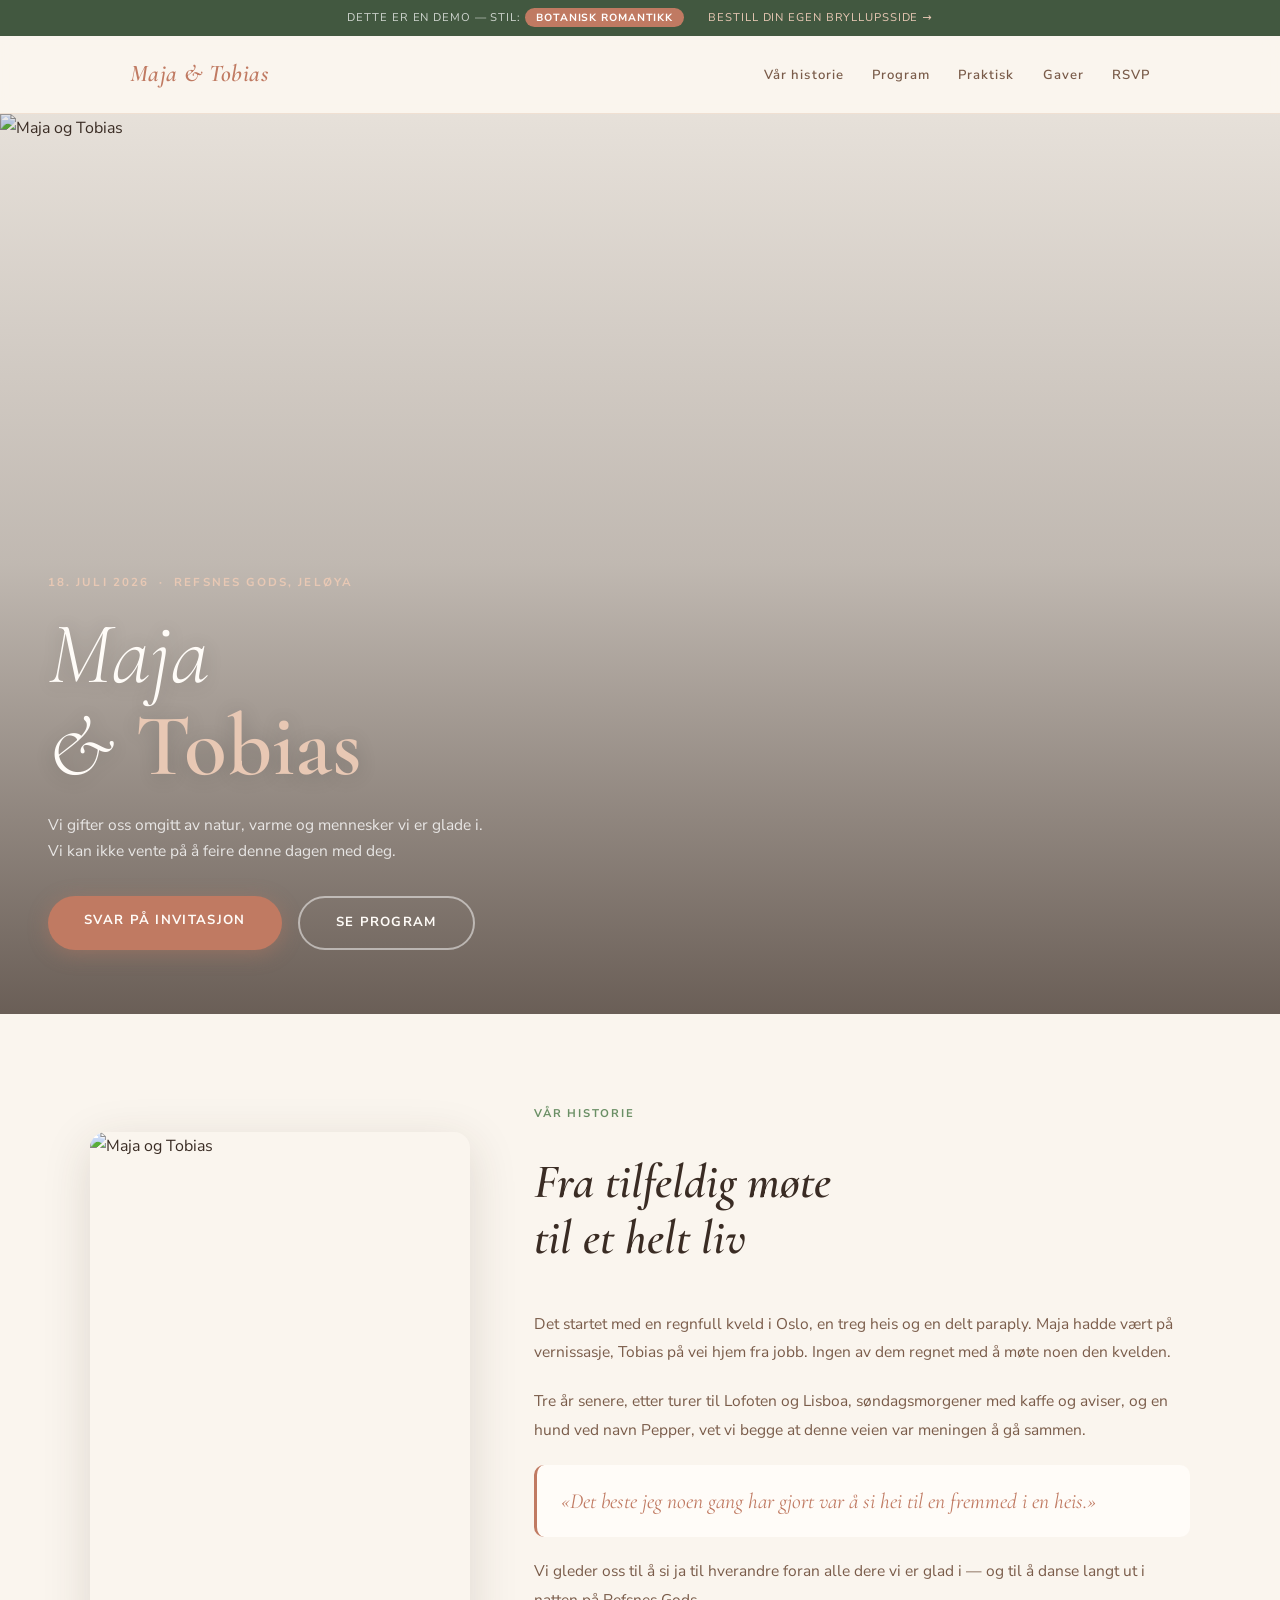
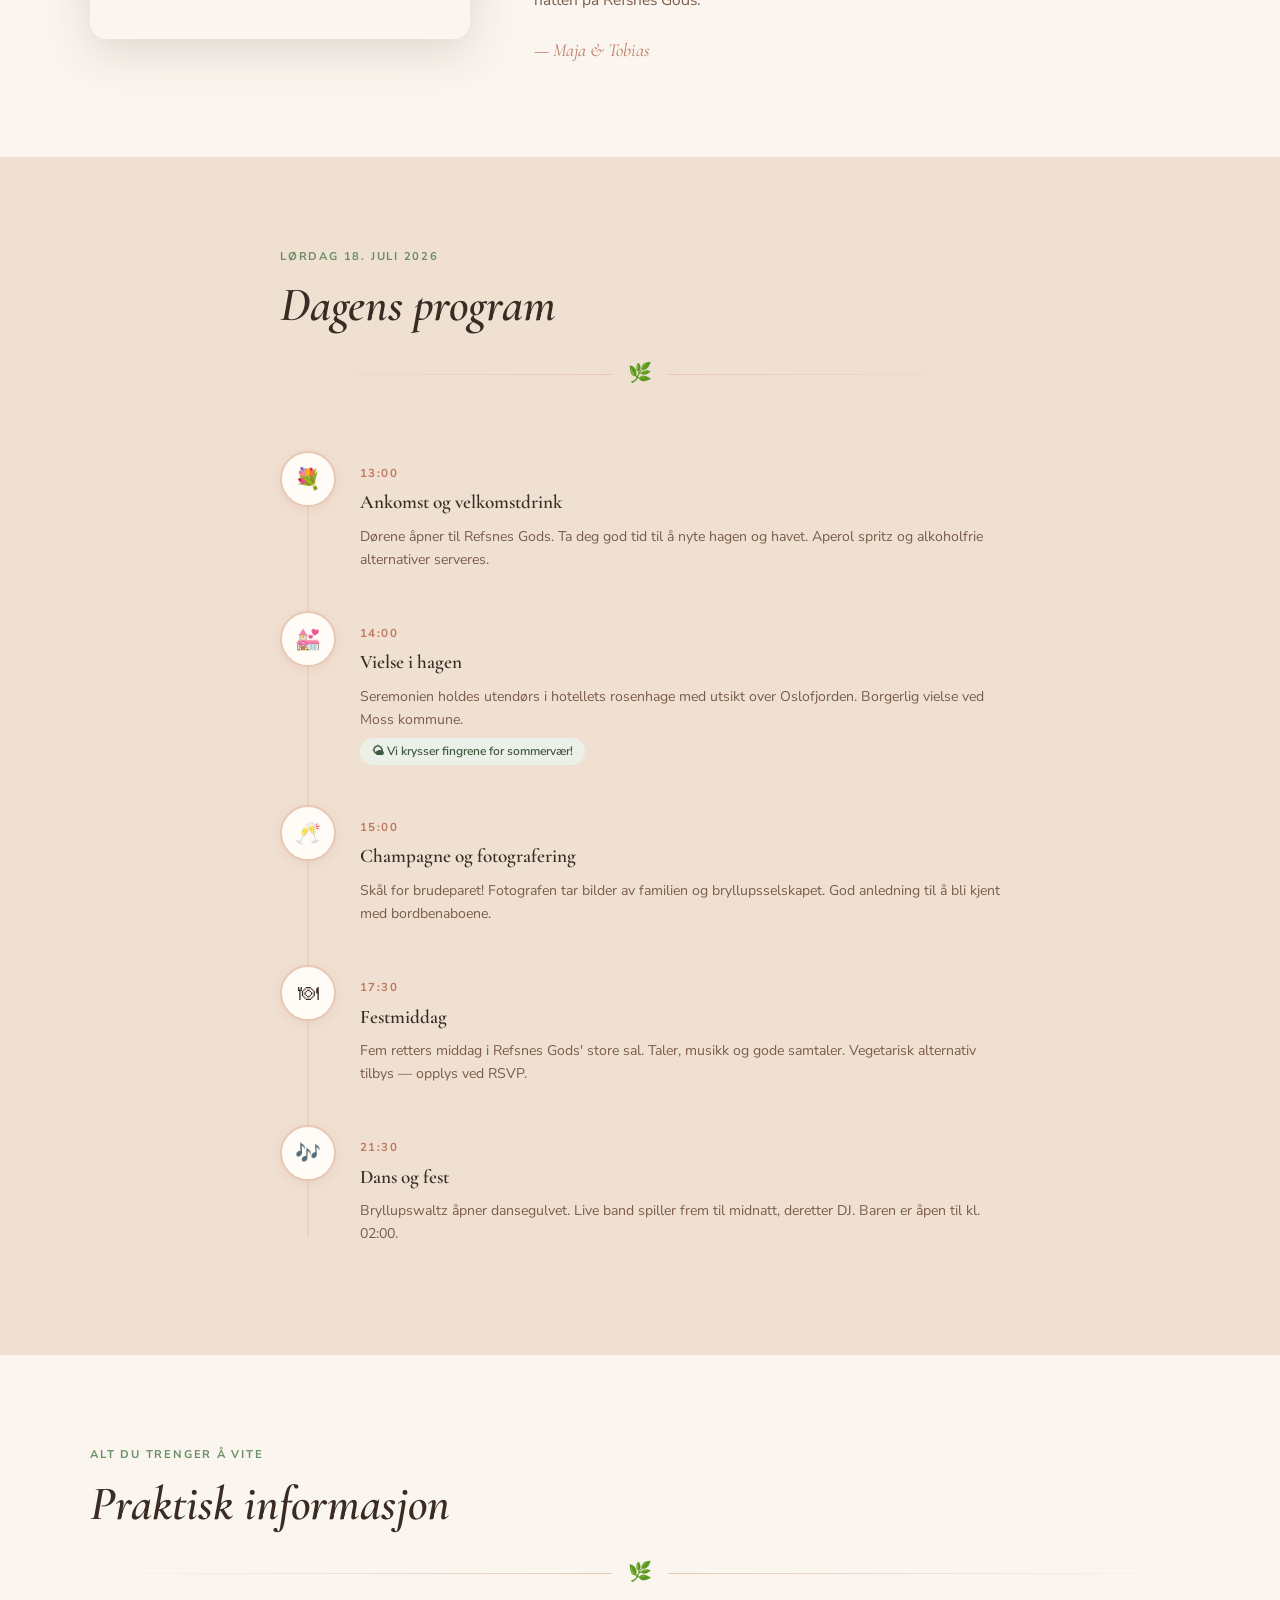
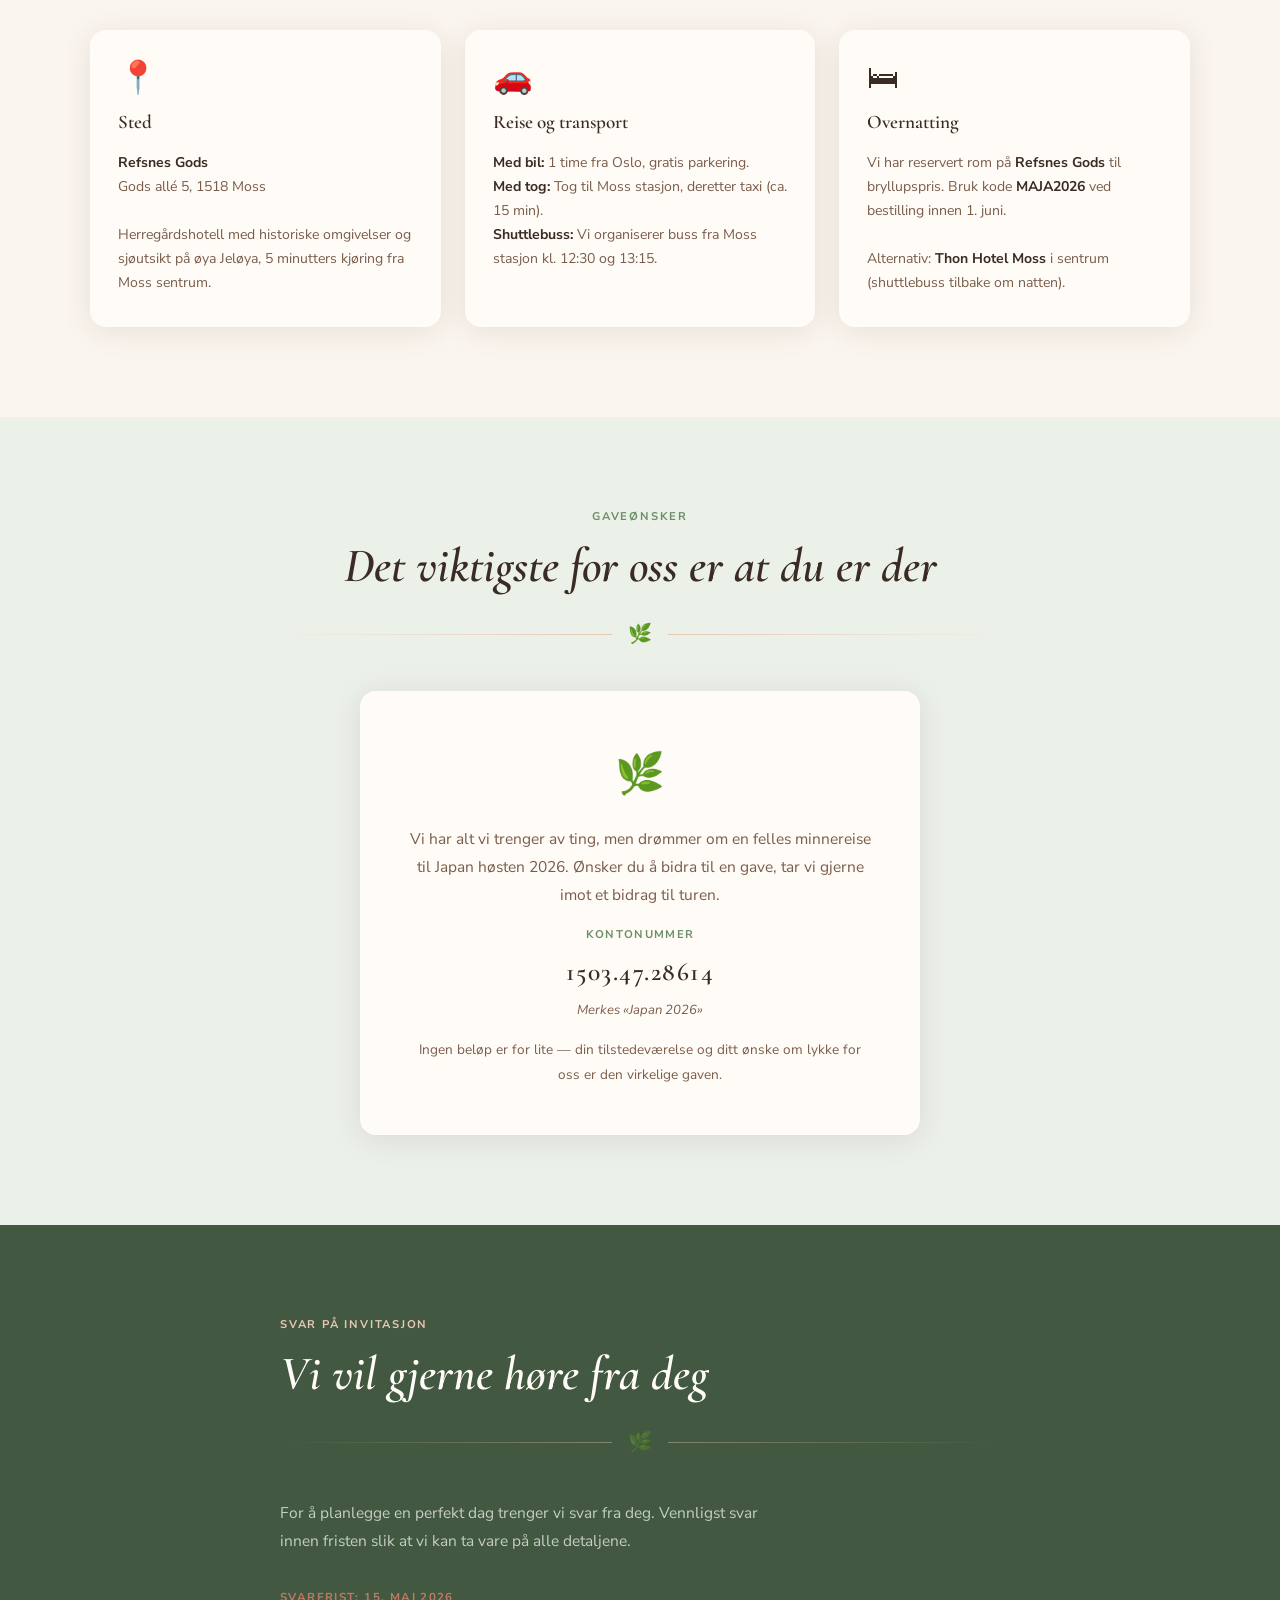
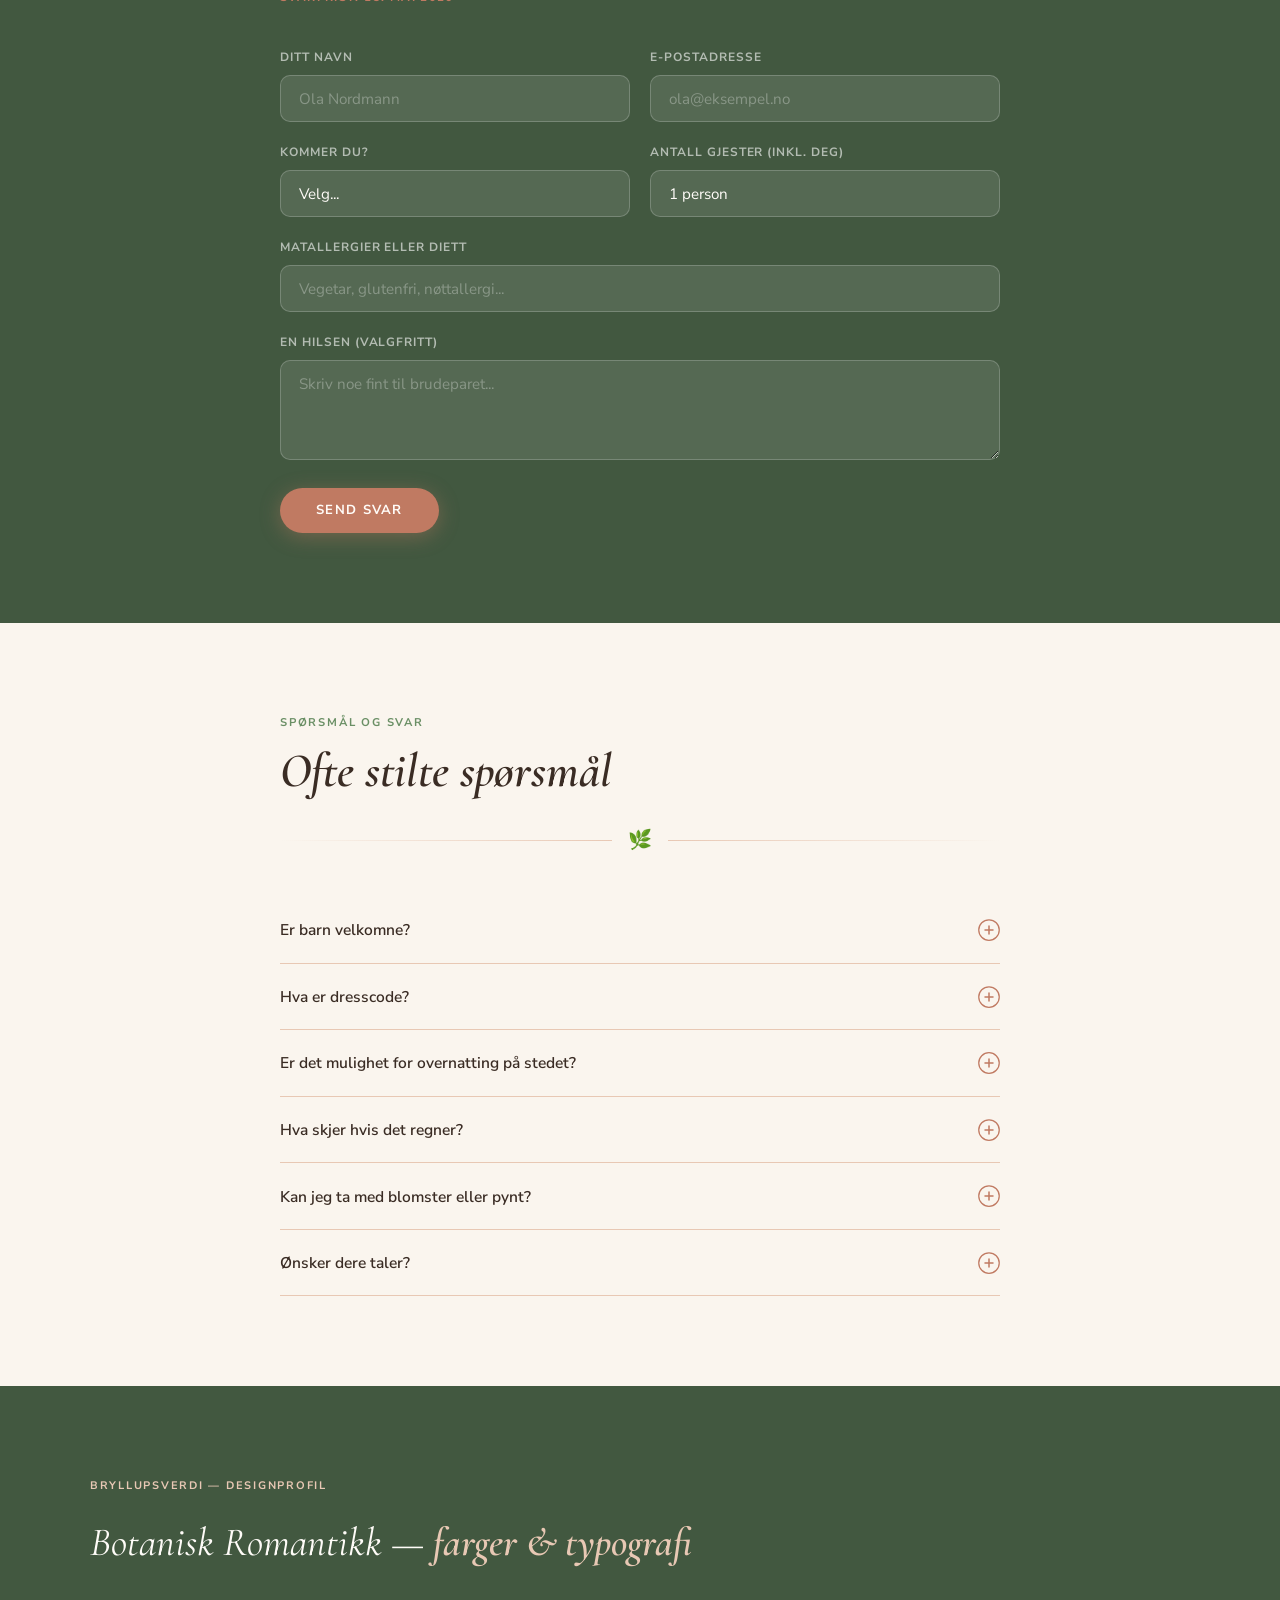
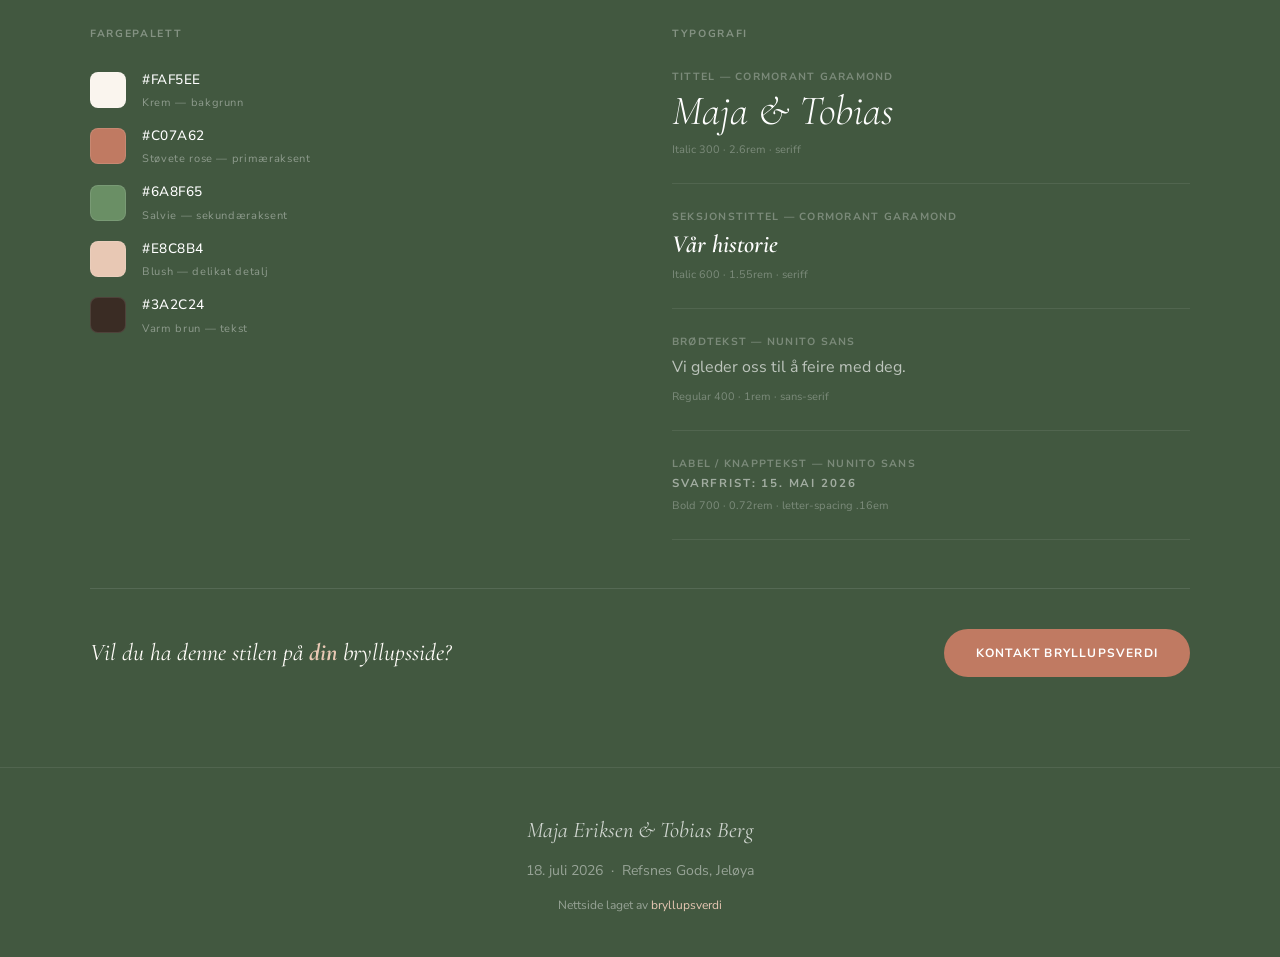
==== demos/botanisk/index.html @ 88888d84 "Legg til tre fullstendige demo-bryllupssider Klassisk (Elisabet & Christian), Minimal (Nora & Erik) " ====
<!DOCTYPE html>
<html lang="no">
<head>
  <meta charset="UTF-8">
  <meta name="viewport" content="width=device-width, initial-scale=1.0">
  <title>Maja & Tobias — 18. juli 2026</title>
  <link rel="preconnect" href="https://fonts.googleapis.com">
  <link rel="preconnect" href="https://fonts.gstatic.com" crossorigin>
  <link href="https://fonts.googleapis.com/css2?family=Cormorant+Garamond:ital,wght@0,300;0,400;0,600;1,300;1,400;1,600&family=Nunito+Sans:wght@300;400;600;700&display=swap" rel="stylesheet">
  <link rel="stylesheet" href="style.css">
</head>
<body>

  <!-- DEMO BANNER -->
  <div class="demo-banner">
    <span>Dette er en demo — stil: <span class="demo-banner__style">Botanisk Romantikk</span></span>
    <a href="../../index.html#kontakt">Bestill din egen bryllupsside →</a>
  </div>

  <!-- NAV -->
  <nav class="nav" aria-label="Navigasjon">
    <div class="nav__inner">
      <span class="nav__logo">Maja &amp; Tobias</span>
      <ul class="nav__links">
        <li><a href="#historie">Vår historie</a></li>
        <li><a href="#program">Program</a></li>
        <li><a href="#praktisk">Praktisk</a></li>
        <li><a href="#gaver">Gaver</a></li>
        <li><a href="#rsvp">RSVP</a></li>
      </ul>
    </div>
  </nav>

  <!-- HERO -->
  <section class="hero" aria-label="Forside">
    <img class="hero__img" src="../assets/wedding-person-2.jpg" alt="Maja og Tobias" loading="eager">
    <div class="hero__overlay" aria-hidden="true"></div>
    <div class="hero__content">
      <span class="hero__eyebrow">18. juli 2026 &nbsp;·&nbsp; Refsnes Gods, Jeløya</span>
      <h1 class="hero__title">Maja<br>&amp; <em>Tobias</em></h1>
      <p class="hero__sub">Vi gifter oss omgitt av natur, varme og mennesker vi er glade i.<br>Vi kan ikke vente på å feire denne dagen med deg.</p>
      <div style="display:flex;gap:1rem;flex-wrap:wrap;">
        <a href="#rsvp" class="btn-rose">Svar på invitasjon</a>
        <a href="#program" class="btn-outline-rose">Se program</a>
      </div>
    </div>
  </section>

  <!-- VÅR HISTORIE -->
  <section class="section section--cream" id="historie" aria-labelledby="historie-heading">
    <div class="container">
      <div class="story__grid">
        <div class="story__img">
          <img src="../assets/wedding-person-2.jpg" alt="Maja og Tobias" loading="lazy">
        </div>
        <div class="story__body">
          <span class="section__label">Vår historie</span>
          <h2 id="historie-heading" class="section__title">Fra tilfeldig møte<br>til et helt liv</h2>
          <p>Det startet med en regnfull kveld i Oslo, en treg heis og en delt paraply. Maja hadde vært på vernissasje, Tobias på vei hjem fra jobb. Ingen av dem regnet med å møte noen den kvelden.</p>
          <p>Tre år senere, etter turer til Lofoten og Lisboa, søndagsmorgener med kaffe og aviser, og en hund ved navn Pepper, vet vi begge at denne veien var meningen å gå sammen.</p>
          <blockquote class="story__quote">
            «Det beste jeg noen gang har gjort var å si hei til en fremmed i en heis.»
          </blockquote>
          <p>Vi gleder oss til å si ja til hverandre foran alle dere vi er glad i — og til å danse langt ut i natten på Refsnes Gods.</p>
          <span class="story__sig">— Maja &amp; Tobias</span>
        </div>
      </div>
    </div>
  </section>

  <!-- PROGRAM -->
  <section class="section section--blush" id="program" aria-labelledby="program-heading">
    <div class="container--narrow">
      <span class="section__label">Lørdag 18. juli 2026</span>
      <h2 id="program-heading" class="section__title">Dagens program</h2>
      <div class="sprig" aria-hidden="true"><span class="sprig__icon">🌿</span></div>

      <div class="programme__steps" role="list">

        <div class="programme__item" role="listitem">
          <div class="programme__dot" aria-hidden="true">💐</div>
          <div class="programme__body">
            <div class="programme__time">13:00</div>
            <div class="programme__title">Ankomst og velkomstdrink</div>
            <p class="programme__desc">Dørene åpner til Refsnes Gods. Ta deg god tid til å nyte hagen og havet. Aperol spritz og alkoholfrie alternativer serveres.</p>
          </div>
        </div>

        <div class="programme__item" role="listitem">
          <div class="programme__dot" aria-hidden="true">💒</div>
          <div class="programme__body">
            <div class="programme__time">14:00</div>
            <div class="programme__title">Vielse i hagen</div>
            <p class="programme__desc">Seremonien holdes utendørs i hotellets rosenhage med utsikt over Oslofjorden. Borgerlig vielse ved Moss kommune.</p>
            <span class="programme__note">🌤 Vi krysser fingrene for sommervær!</span>
          </div>
        </div>

        <div class="programme__item" role="listitem">
          <div class="programme__dot" aria-hidden="true">🥂</div>
          <div class="programme__body">
            <div class="programme__time">15:00</div>
            <div class="programme__title">Champagne og fotografering</div>
            <p class="programme__desc">Skål for brudeparet! Fotografen tar bilder av familien og bryllupsselskapet. God anledning til å bli kjent med bordbenaboene.</p>
          </div>
        </div>

        <div class="programme__item" role="listitem">
          <div class="programme__dot" aria-hidden="true">🍽</div>
          <div class="programme__body">
            <div class="programme__time">17:30</div>
            <div class="programme__title">Festmiddag</div>
            <p class="programme__desc">Fem retters middag i Refsnes Gods' store sal. Taler, musikk og gode samtaler. Vegetarisk alternativ tilbys — opplys ved RSVP.</p>
          </div>
        </div>

        <div class="programme__item" role="listitem">
          <div class="programme__dot" aria-hidden="true">🎶</div>
          <div class="programme__body">
            <div class="programme__time">21:30</div>
            <div class="programme__title">Dans og fest</div>
            <p class="programme__desc">Bryllupswaltz åpner dansegulvet. Live band spiller frem til midnatt, deretter DJ. Baren er åpen til kl. 02:00.</p>
          </div>
        </div>

      </div>
    </div>
  </section>

  <!-- PRAKTISK -->
  <section class="section section--cream" id="praktisk" aria-labelledby="praktisk-heading">
    <div class="container">
      <span class="section__label">Alt du trenger å vite</span>
      <h2 id="praktisk-heading" class="section__title">Praktisk informasjon</h2>
      <div class="sprig" aria-hidden="true"><span class="sprig__icon">🌿</span></div>

      <div class="praktisk__grid">

        <div class="praktisk__card">
          <div class="praktisk__icon">📍</div>
          <div class="praktisk__card-title">Sted</div>
          <p class="praktisk__card-text">
            <strong>Refsnes Gods</strong><br>
            Gods allé 5, 1518 Moss<br><br>
            Herregårdshotell med historiske omgivelser og sjøutsikt på øya Jeløya, 5 minutters kjøring fra Moss sentrum.
          </p>
        </div>

        <div class="praktisk__card">
          <div class="praktisk__icon">🚗</div>
          <div class="praktisk__card-title">Reise og transport</div>
          <p class="praktisk__card-text">
            <strong>Med bil:</strong> 1 time fra Oslo, gratis parkering.<br>
            <strong>Med tog:</strong> Tog til Moss stasjon, deretter taxi (ca. 15 min).<br>
            <strong>Shuttlebuss:</strong> Vi organiserer buss fra Moss stasjon kl. 12:30 og 13:15.
          </p>
        </div>

        <div class="praktisk__card">
          <div class="praktisk__icon">🛏</div>
          <div class="praktisk__card-title">Overnatting</div>
          <p class="praktisk__card-text">
            Vi har reservert rom på <strong>Refsnes Gods</strong> til bryllupspris. Bruk kode <strong>MAJA2026</strong> ved bestilling innen 1. juni.<br><br>
            Alternativ: <strong>Thon Hotel Moss</strong> i sentrum (shuttlebuss tilbake om natten).
          </p>
        </div>

      </div>
    </div>
  </section>

  <!-- GAVEØNSKER -->
  <section class="section section--sage" id="gaver" aria-labelledby="gaver-heading">
    <div class="container--narrow" style="text-align:center;">
      <span class="section__label">Gaveønsker</span>
      <h2 id="gaver-heading" class="section__title">Det viktigste for oss er at du er der</h2>
      <div class="sprig" aria-hidden="true"><span class="sprig__icon">🌿</span></div>

      <div class="gifts__card">
        <div class="gifts__emoji">🌿</div>
        <p class="gifts__text">
          Vi har alt vi trenger av ting, men drømmer om en felles minnereise til Japan høsten 2026. Ønsker du å bidra til en gave, tar vi gjerne imot et bidrag til turen.
        </p>
        <div class="gifts__account">
          <span class="gifts__account-label">Kontonummer</span>
          <span class="gifts__account-number">1503.47.28614</span>
          <span class="gifts__account-note">Merkes «Japan 2026»</span>
        </div>
        <p class="gifts__text" style="font-size:.85rem;">
          Ingen beløp er for lite — din tilstedeværelse og ditt ønske om lykke for oss er den virkelige gaven.
        </p>
      </div>
    </div>
  </section>

  <!-- RSVP -->
  <section class="section section--dark" id="rsvp" aria-labelledby="rsvp-heading">
    <div class="container--narrow">
      <span class="section__label" style="color:var(--blush-deep);">Svar på invitasjon</span>
      <h2 id="rsvp-heading" class="section__title" style="color:var(--white);">Vi vil gjerne høre fra deg</h2>
      <div class="sprig" style="--blush-deep:rgba(232,200,180,.4);" aria-hidden="true"><span class="sprig__icon" style="color:var(--blush-deep);">🌿</span></div>

      <p class="rsvp__intro" style="color:rgba(255,255,255,.7);">
        For å planlegge en perfekt dag trenger vi svar fra deg. Vennligst svar innen fristen slik at vi kan ta vare på alle detaljene.
      </p>
      <span class="rsvp__deadline">Svarfrist: 15. mai 2026</span>

      <form class="form" id="rsvpForm" novalidate>
        <div class="form-row">
          <div class="form-group">
            <label for="name">Ditt navn</label>
            <input type="text" id="name" name="name" placeholder="Ola Nordmann" required autocomplete="name">
          </div>
          <div class="form-group">
            <label for="email">E-postadresse</label>
            <input type="email" id="email" name="email" placeholder="ola@eksempel.no" required autocomplete="email">
          </div>
        </div>
        <div class="form-row">
          <div class="form-group">
            <label for="attending">Kommer du?</label>
            <select id="attending" name="attending" required>
              <option value="" disabled selected>Velg...</option>
              <option value="ja">Ja, jeg kommer!</option>
              <option value="nei">Nei, dessverre</option>
            </select>
          </div>
          <div class="form-group">
            <label for="guests">Antall gjester (inkl. deg)</label>
            <select id="guests" name="guests">
              <option value="1">1 person</option>
              <option value="2">2 personer</option>
              <option value="3">3 personer</option>
            </select>
          </div>
        </div>
        <div class="form-group">
          <label for="diet">Matallergier eller diett</label>
          <input type="text" id="diet" name="diet" placeholder="Vegetar, glutenfri, nøttallergi...">
        </div>
        <div class="form-group">
          <label for="message">En hilsen (valgfritt)</label>
          <textarea id="message" name="message" placeholder="Skriv noe fint til brudeparet..."></textarea>
        </div>
        <div class="form-submit">
          <button type="submit" class="btn-rose" style="border:none;cursor:pointer;font-family:var(--font-sans);">Send svar</button>
        </div>
        <p class="demo-note" id="demoNote">Dette er en demo — RSVP-skjemaet er ikke aktivt. På en ekte bryllupsside lagres svarene direkte i Google Sheets.</p>
      </form>
    </div>
  </section>

  <!-- FAQ -->
  <section class="section section--cream" id="faq" aria-labelledby="faq-heading">
    <div class="container--narrow">
      <span class="section__label">Spørsmål og svar</span>
      <h2 id="faq-heading" class="section__title">Ofte stilte spørsmål</h2>
      <div class="sprig" aria-hidden="true"><span class="sprig__icon">🌿</span></div>

      <div class="faq__list">

        <details>
          <summary>Er barn velkomne?</summary>
          <p class="faq__answer">Vi er veldig glade i barn, men har valgt å ha et voksent bryllupsselskap. Vi setter pris på om dere ordner barnepass denne dagen.</p>
        </details>

        <details>
          <summary>Hva er dresscode?</summary>
          <p class="faq__answer">Dresscode er sommerfest / antrekk. Tenk farger, blomster og fest — men gjerne litt lettere enn sort slips. Unngå hvitt og kremfarger for damenes del.</p>
        </details>

        <details>
          <summary>Er det mulighet for overnatting på stedet?</summary>
          <p class="faq__answer">Ja! Refsnes Gods har rom tilgjengelig. Bruk koden <strong>MAJA2026</strong> for bryllupspris. Kontakt hotellet direkte for bestilling innen 1. juni.</p>
        </details>

        <details>
          <summary>Hva skjer hvis det regner?</summary>
          <p class="faq__answer">Seremonien flyttes innendørs til Refsnes Gods' storstue, som er minst like vakker. Vi har plan B klar og vil sende oppdatering samme morgen ved behov.</p>
        </details>

        <details>
          <summary>Kan jeg ta med blomster eller pynt?</summary>
          <p class="faq__answer">Det er vi hjertens glade for! Blomster kan leveres til Refsnes Gods innen fredag 17. juli fra kl. 14:00.</p>
        </details>

        <details>
          <summary>Ønsker dere taler?</summary>
          <p class="faq__answer">Ja, men vi ber om at du melder fra til toastmaster <strong>Silje Andersen</strong> på <strong>silje@eksempel.no</strong> innen 1. juli slik at kvelden flyter godt.</p>
        </details>

      </div>
    </div>
  </section>

  <!-- DESIGN PALETTE -->
  <section class="palette" id="palett" aria-labelledby="palett-heading">
    <div class="container">
      <span class="palette__label">Bryllupsverdi — Designprofil</span>
      <h2 id="palett-heading" class="palette__heading">Botanisk Romantikk — <strong>farger &amp; typografi</strong></h2>

      <div class="palette__grid">

        <!-- Farger -->
        <div>
          <p class="palette__section-title">Fargepalett</p>
          <div class="palette__colors">

            <div class="palette__swatch">
              <div class="palette__swatch-box" style="background:#FAF5EE;"></div>
              <div class="palette__swatch-info">
                <span class="palette__swatch-hex">#FAF5EE</span>
                <span class="palette__swatch-name">Krem — bakgrunn</span>
              </div>
            </div>

            <div class="palette__swatch">
              <div class="palette__swatch-box" style="background:#C07A62;"></div>
              <div class="palette__swatch-info">
                <span class="palette__swatch-hex">#C07A62</span>
                <span class="palette__swatch-name">Støvete rose — primæraksent</span>
              </div>
            </div>

            <div class="palette__swatch">
              <div class="palette__swatch-box" style="background:#6A8F65;"></div>
              <div class="palette__swatch-info">
                <span class="palette__swatch-hex">#6A8F65</span>
                <span class="palette__swatch-name">Salvie — sekundæraksent</span>
              </div>
            </div>

            <div class="palette__swatch">
              <div class="palette__swatch-box" style="background:#E8C8B4;"></div>
              <div class="palette__swatch-info">
                <span class="palette__swatch-hex">#E8C8B4</span>
                <span class="palette__swatch-name">Blush — delikat detalj</span>
              </div>
            </div>

            <div class="palette__swatch">
              <div class="palette__swatch-box" style="background:#3A2C24;"></div>
              <div class="palette__swatch-info">
                <span class="palette__swatch-hex">#3A2C24</span>
                <span class="palette__swatch-name">Varm brun — tekst</span>
              </div>
            </div>

          </div>
        </div>

        <!-- Typografi -->
        <div>
          <p class="palette__section-title">Typografi</p>
          <div class="palette__type">

            <div class="palette__type-item">
              <span class="palette__type-label">Tittel — Cormorant Garamond</span>
              <span class="palette__type-sample" style="font-family:'Cormorant Garamond',Georgia,serif;font-size:2.6rem;font-style:italic;font-weight:300;line-height:1.1;">Maja &amp; Tobias</span>
              <span class="palette__type-meta">Italic 300 · 2.6rem · seriff</span>
            </div>

            <div class="palette__type-item">
              <span class="palette__type-label">Seksjonstittel — Cormorant Garamond</span>
              <span class="palette__type-sample" style="font-family:'Cormorant Garamond',Georgia,serif;font-size:1.55rem;font-weight:600;font-style:italic;">Vår historie</span>
              <span class="palette__type-meta">Italic 600 · 1.55rem · seriff</span>
            </div>

            <div class="palette__type-item">
              <span class="palette__type-label">Brødtekst — Nunito Sans</span>
              <span class="palette__type-sample" style="font-family:'Nunito Sans',system-ui,sans-serif;font-size:1rem;font-weight:400;color:rgba(255,255,255,.65);line-height:1.7;">Vi gleder oss til å feire med deg.</span>
              <span class="palette__type-meta">Regular 400 · 1rem · sans-serif</span>
            </div>

            <div class="palette__type-item">
              <span class="palette__type-label">Label / knapptekst — Nunito Sans</span>
              <span class="palette__type-sample" style="font-family:'Nunito Sans',system-ui,sans-serif;font-size:.72rem;font-weight:700;letter-spacing:.16em;text-transform:uppercase;color:rgba(255,255,255,.5);">Svarfrist: 15. mai 2026</span>
              <span class="palette__type-meta">Bold 700 · 0.72rem · letter-spacing .16em</span>
            </div>

          </div>
        </div>

      </div>

      <div class="palette__cta">
        <p class="palette__cta-text">Vil du ha denne stilen på <strong>din</strong> bryllupsside?</p>
        <a href="../../index.html#kontakt" class="palette__cta-link">Kontakt bryllupsverdi</a>
      </div>
    </div>
  </section>

  <!-- FOOTER -->
  <footer class="footer">
    <p class="footer__names">Maja Eriksen &amp; Tobias Berg</p>
    <p>18. juli 2026 &nbsp;·&nbsp; Refsnes Gods, Jeløya</p>
    <p style="margin-top:.5rem;font-size:.75rem;">Nettside laget av <a href="../../index.html" style="color:var(--blush-deep);text-decoration:none;">bryllupsverdi</a></p>
  </footer>

  <script>
    // Demo: show note on RSVP submit
    document.getElementById('rsvpForm').addEventListener('submit', function(e) {
      e.preventDefault();
      document.getElementById('demoNote').style.display = 'block';
    });
  </script>

</body>
</html>
---- demos/botanisk/style.css ----
/* ============================================================
   Botanisk Romantikk — bryllupsverdi demo
   ============================================================ */
:root {
  --cream:      #FAF5EE;
  --blush:      #F0E0D2;
  --blush-deep: #E8C8B4;
  --rose:       #C07A62;
  --rose-dark:  #8F4F3A;
  --sage:       #6A8F65;
  --sage-dark:  #425840;
  --text:       #3A2C24;
  --text-mid:   #7A5C4A;
  --white:      #FFFCF8;

  --font-serif: 'Cormorant Garamond', Georgia, serif;
  --font-sans:  'Nunito Sans', system-ui, sans-serif;
  --radius:     16px;
  --radius-sm:  10px;
  --shadow:     0 4px 30px rgba(58,44,36,.10);
  --shadow-lg:  0 12px 48px rgba(58,44,36,.15);
  --transition: .3s ease;
}

*, *::before, *::after { box-sizing: border-box; margin: 0; padding: 0; }
html { scroll-behavior: smooth; }
body { font-family: var(--font-sans); font-size: 16px; line-height: 1.75; color: var(--text); background: var(--cream); -webkit-font-smoothing: antialiased; }
img { display: block; max-width: 100%; height: auto; }
a { color: inherit; }
:focus-visible { outline: 2px solid var(--rose); outline-offset: 3px; border-radius: 3px; }

/* DEMO BANNER */
.demo-banner {
  background: var(--sage-dark);
  color: rgba(255,255,255,.75);
  text-align: center;
  padding: .5rem 1rem;
  font-size: .7rem;
  font-family: var(--font-sans);
  letter-spacing: .08em;
  text-transform: uppercase;
  display: flex;
  justify-content: center;
  align-items: center;
  gap: 1.5rem;
}
.demo-banner a { color: var(--blush-deep); text-decoration: none; }
.demo-banner a:hover { text-decoration: underline; }
.demo-banner__style {
  background: var(--rose);
  color: #fff;
  padding: .15rem .7rem;
  border-radius: 20px;
  font-size: .65rem;
  font-weight: 700;
}

/* NAV */
.nav {
  position: sticky;
  top: 0;
  z-index: 50;
  background: rgba(250,245,238,.95);
  backdrop-filter: blur(10px);
  border-bottom: 1px solid var(--blush);
}
.nav__inner {
  max-width: 1100px;
  margin: 0 auto;
  padding: 1.1rem 2.5rem;
  display: flex;
  align-items: center;
  justify-content: space-between;
}
.nav__logo {
  font-family: var(--font-serif);
  font-size: 1.5rem;
  font-weight: 600;
  font-style: italic;
  color: var(--rose);
  letter-spacing: .02em;
}
.nav__links { display: flex; gap: 1.75rem; list-style: none; }
.nav__links a {
  font-size: .82rem;
  font-weight: 600;
  letter-spacing: .08em;
  text-decoration: none;
  color: var(--text-mid);
  transition: color var(--transition);
}
.nav__links a:hover { color: var(--rose); }

/* HERO */
.hero {
  position: relative;
  min-height: 100svh;
  min-height: 100vh;
  display: flex;
  align-items: flex-end;
  overflow: hidden;
}
.hero__img {
  position: absolute;
  inset: 0;
  width: 100%;
  height: 100%;
  object-fit: cover;
  object-position: center top;
}
.hero__overlay {
  position: absolute;
  inset: 0;
  background: linear-gradient(
    to top,
    rgba(58,44,36,.75) 0%,
    rgba(58,44,36,.3) 50%,
    rgba(58,44,36,.1) 100%
  );
}
.hero__content {
  position: relative;
  z-index: 2;
  padding: 4rem 3rem;
  max-width: 700px;
  color: var(--white);
}
.hero__eyebrow {
  font-family: var(--font-sans);
  font-size: .72rem;
  font-weight: 700;
  letter-spacing: .18em;
  text-transform: uppercase;
  color: var(--blush-deep);
  margin-bottom: 1rem;
  display: block;
}
.hero__title {
  font-family: var(--font-serif);
  font-size: clamp(3rem, 8vw, 5.5rem);
  font-weight: 300;
  font-style: italic;
  line-height: 1.05;
  color: var(--white);
  text-shadow: 0 2px 20px rgba(0,0,0,.2);
  margin-bottom: 1.25rem;
}
.hero__title em { font-style: normal; font-weight: 600; color: var(--blush-deep); }
.hero__sub {
  font-size: .97rem;
  color: rgba(255,255,255,.8);
  margin-bottom: 2rem;
  line-height: 1.65;
}
.btn-rose {
  display: inline-block;
  padding: .85rem 2.25rem;
  background: var(--rose);
  color: var(--white);
  text-decoration: none;
  font-size: .82rem;
  font-weight: 700;
  letter-spacing: .1em;
  text-transform: uppercase;
  border-radius: 50px;
  transition: background var(--transition), transform var(--transition);
  box-shadow: 0 4px 20px rgba(192,122,98,.4);
}
.btn-rose:hover { background: var(--rose-dark); transform: translateY(-2px); }
.btn-outline-rose {
  display: inline-block;
  padding: .85rem 2.25rem;
  border: 2px solid rgba(255,255,255,.5);
  color: var(--white);
  text-decoration: none;
  font-size: .82rem;
  font-weight: 700;
  letter-spacing: .1em;
  text-transform: uppercase;
  border-radius: 50px;
  transition: all var(--transition);
}
.btn-outline-rose:hover { background: rgba(255,255,255,.15); border-color: rgba(255,255,255,.8); }

/* SECTIONS */
.section { padding: 90px 2.5rem; }
.section--cream { background: var(--cream); }
.section--blush { background: var(--blush); }
.section--sage  { background: #EBF0E8; }
.section--dark  { background: var(--sage-dark); color: var(--white); }
.container { max-width: 1100px; margin: 0 auto; }
.container--narrow { max-width: 720px; margin: 0 auto; }

.section__label {
  font-family: var(--font-sans);
  font-size: .7rem;
  font-weight: 700;
  letter-spacing: .16em;
  text-transform: uppercase;
  color: var(--sage);
  display: block;
  margin-bottom: .75rem;
}
.section--dark .section__label { color: var(--blush-deep); }
.section__title {
  font-family: var(--font-serif);
  font-size: clamp(2rem, 5vw, 3rem);
  font-weight: 600;
  font-style: italic;
  color: var(--text);
  line-height: 1.15;
  margin-bottom: 1.5rem;
}
.section--dark .section__title { color: var(--white); }

/* Dekorativ kvist-separator */
.sprig {
  display: flex;
  align-items: center;
  gap: 1rem;
  margin-bottom: 2.5rem;
}
.sprig::before,
.sprig::after {
  content: '';
  flex: 1;
  height: 1px;
  background: linear-gradient(to right, transparent, var(--blush-deep));
}
.sprig::after { background: linear-gradient(to left, transparent, var(--blush-deep)); }
.sprig__icon { font-size: 1.2rem; flex-shrink: 0; color: var(--rose); }

/* STORY */
.story__grid {
  display: grid;
  grid-template-columns: 380px 1fr;
  gap: 4rem;
  align-items: center;
}
.story__img {
  border-radius: var(--radius);
  overflow: hidden;
  aspect-ratio: 3/4;
  box-shadow: var(--shadow-lg);
}
.story__img img { width: 100%; height: 100%; object-fit: cover; object-position: center top; }
.story__body { display: flex; flex-direction: column; gap: 1.25rem; }
.story__body p { font-size: .97rem; color: var(--text-mid); line-height: 1.85; }
.story__quote {
  font-family: var(--font-serif);
  font-size: 1.35rem;
  font-style: italic;
  color: var(--rose);
  line-height: 1.5;
  padding: 1.25rem 1.5rem;
  background: var(--white);
  border-radius: var(--radius-sm);
  border-left: 3px solid var(--rose);
}
.story__sig {
  font-family: var(--font-serif);
  font-style: italic;
  font-size: 1.15rem;
  color: var(--rose);
}

/* PROGRAMME */
.programme__steps {
  display: flex;
  flex-direction: column;
  gap: 0;
  position: relative;
}
.programme__steps::before {
  content: '';
  position: absolute;
  left: 27px;
  top: 28px;
  bottom: 28px;
  width: 1.5px;
  background: var(--blush-deep);
  opacity: .5;
}
.programme__item {
  display: grid;
  grid-template-columns: 56px 1fr;
  gap: 1.5rem;
  padding: 1.25rem 0;
  position: relative;
  z-index: 1;
}
.programme__dot {
  width: 56px;
  height: 56px;
  border-radius: 50%;
  background: var(--white);
  border: 2px solid var(--blush-deep);
  display: flex;
  align-items: center;
  justify-content: center;
  font-size: 1.3rem;
  flex-shrink: 0;
  box-shadow: 0 2px 10px rgba(192,122,98,.15);
}
.programme__body { padding-top: .75rem; }
.programme__time {
  font-size: .72rem;
  font-weight: 700;
  letter-spacing: .12em;
  text-transform: uppercase;
  color: var(--rose);
  margin-bottom: .2rem;
}
.programme__title {
  font-family: var(--font-serif);
  font-size: 1.2rem;
  font-weight: 600;
  color: var(--text);
  margin-bottom: .3rem;
}
.programme__desc { font-size: .88rem; color: var(--text-mid); line-height: 1.65; }
.programme__note {
  display: inline-block;
  margin-top: .4rem;
  font-size: .75rem;
  font-weight: 600;
  color: var(--sage-dark);
  background: #EBF0E8;
  padding: .2rem .75rem;
  border-radius: 50px;
}

/* PRAKTISK */
.praktisk__grid {
  display: grid;
  grid-template-columns: repeat(3, 1fr);
  gap: 1.5rem;
  margin-top: 1rem;
}
.praktisk__card {
  background: var(--white);
  border-radius: var(--radius);
  padding: 2rem 1.75rem;
  box-shadow: var(--shadow);
  display: flex;
  flex-direction: column;
  gap: .75rem;
  transition: transform var(--transition), box-shadow var(--transition);
}
.praktisk__card:hover { transform: translateY(-3px); box-shadow: var(--shadow-lg); }
.praktisk__icon { font-size: 2rem; line-height: 1; }
.praktisk__card-title {
  font-family: var(--font-serif);
  font-size: 1.2rem;
  font-weight: 600;
  color: var(--text);
}
.praktisk__card-text { font-size: .88rem; color: var(--text-mid); line-height: 1.7; }
.praktisk__card-text strong { color: var(--text); }

/* GAVEØNSKER */
.gifts__card {
  background: var(--white);
  border-radius: var(--radius);
  padding: 3rem;
  box-shadow: var(--shadow);
  max-width: 560px;
  margin: 2rem auto 0;
  text-align: center;
  display: flex;
  flex-direction: column;
  gap: 1rem;
}
.gifts__emoji { font-size: 2.5rem; }
.gifts__text { font-size: .97rem; color: var(--text-mid); line-height: 1.8; }
.gifts__account { display: flex; flex-direction: column; gap: .3rem; }
.gifts__account-label {
  font-size: .7rem;
  font-weight: 700;
  letter-spacing: .12em;
  text-transform: uppercase;
  color: var(--sage);
}
.gifts__account-number {
  font-family: var(--font-serif);
  font-size: 1.6rem;
  font-weight: 600;
  letter-spacing: .06em;
  color: var(--text);
}
.gifts__account-note { font-size: .82rem; color: var(--text-mid); font-style: italic; }

/* RSVP */
.rsvp__intro { font-size: .97rem; color: var(--text-mid); line-height: 1.8; max-width: 500px; margin-bottom: 2rem; }
.rsvp__deadline {
  font-size: .72rem;
  font-weight: 700;
  letter-spacing: .12em;
  text-transform: uppercase;
  color: var(--rose);
  margin-bottom: 2.5rem;
  display: block;
}
.form { display: flex; flex-direction: column; gap: 1.25rem; }
.form-row { display: grid; grid-template-columns: 1fr 1fr; gap: 1.25rem; }
.form-group { display: flex; flex-direction: column; gap: .4rem; }
.form-group label {
  font-size: .75rem;
  font-weight: 700;
  letter-spacing: .08em;
  text-transform: uppercase;
  color: rgba(255,255,255,.6);
}
.form-group input,
.form-group select,
.form-group textarea {
  padding: .8rem 1.1rem;
  background: rgba(255,255,255,.1);
  border: 1.5px solid rgba(255,255,255,.2);
  border-radius: var(--radius-sm);
  font-family: var(--font-sans);
  font-size: .95rem;
  color: var(--white);
  transition: border-color var(--transition);
  -webkit-appearance: none;
}
.form-group input::placeholder,
.form-group textarea::placeholder { color: rgba(255,255,255,.3); }
.form-group select option { background: var(--sage-dark); }
.form-group input:focus,
.form-group select:focus,
.form-group textarea:focus { outline: none; border-color: var(--blush-deep); background: rgba(255,255,255,.15); }
.form-group textarea { min-height: 100px; resize: vertical; }
.form-submit { margin-top: .5rem; }
.demo-note {
  display: none;
  font-size: .82rem;
  color: var(--blush-deep);
  font-weight: 600;
  margin-top: 1rem;
  font-style: italic;
}

/* FAQ */
.faq__list { display: flex; flex-direction: column; }
details { border-bottom: 1px solid var(--blush-deep); }
details summary {
  padding: 1.2rem 0;
  cursor: pointer;
  font-size: .97rem;
  font-weight: 600;
  color: var(--text);
  display: flex;
  justify-content: space-between;
  align-items: center;
  gap: 1rem;
  list-style: none;
  transition: color var(--transition);
}
details summary::-webkit-details-marker { display: none; }
details summary::after {
  content: '';
  flex-shrink: 0;
  width: 22px;
  height: 22px;
  background-image: url("data:image/svg+xml,%3Csvg xmlns='http://www.w3.org/2000/svg' viewBox='0 0 22 22' fill='none'%3E%3Ccircle cx='11' cy='11' r='10.25' stroke='%23C07A62' stroke-width='1.25'/%3E%3Cpath d='M7 11h8M11 7v8' stroke='%23C07A62' stroke-width='1.5' stroke-linecap='round'/%3E%3C/svg%3E");
  background-size: contain;
  background-repeat: no-repeat;
  transition: transform var(--transition);
}
details[open] summary::after { transform: rotate(45deg); }
details[open] summary { color: var(--rose); }
.faq__answer { padding-bottom: 1.25rem; font-size: .9rem; color: var(--text-mid); line-height: 1.8; }

/* DESIGN PALETTE */
.palette {
  background: var(--sage-dark);
  color: rgba(255,255,255,.8);
  padding: 90px 2.5rem;
}
.palette .container { max-width: 1100px; margin: 0 auto; }
.palette__label {
  font-size: .68rem;
  font-weight: 700;
  letter-spacing: .16em;
  text-transform: uppercase;
  color: var(--blush-deep);
  display: block;
  margin-bottom: .75rem;
}
.palette__heading {
  font-family: var(--font-serif);
  font-size: 2.5rem;
  font-style: italic;
  font-weight: 400;
  color: var(--white);
  margin-bottom: 3rem;
}
.palette__heading strong { font-weight: 600; color: var(--blush-deep); }
.palette__grid { display: grid; grid-template-columns: 1fr 1fr; gap: 4rem; }
.palette__section-title {
  font-size: .65rem;
  font-weight: 700;
  letter-spacing: .16em;
  text-transform: uppercase;
  color: rgba(255,255,255,.35);
  margin-bottom: 1.5rem;
}
.palette__colors { display: flex; flex-direction: column; gap: .75rem; }
.palette__swatch { display: flex; align-items: center; gap: 1rem; }
.palette__swatch-box { width: 36px; height: 36px; border-radius: 8px; flex-shrink: 0; border: 1px solid rgba(255,255,255,.1); }
.palette__swatch-info { display: flex; flex-direction: column; gap: .1rem; }
.palette__swatch-hex { font-size: .85rem; font-weight: 500; color: #fff; letter-spacing: .04em; }
.palette__swatch-name { font-size: .68rem; color: rgba(255,255,255,.4); letter-spacing: .06em; }
.palette__type { display: flex; flex-direction: column; gap: 1.5rem; }
.palette__type-item { display: flex; flex-direction: column; gap: .2rem; border-bottom: 1px solid rgba(255,255,255,.08); padding-bottom: 1.5rem; }
.palette__type-label { font-size: .65rem; font-weight: 700; letter-spacing: .12em; text-transform: uppercase; color: rgba(255,255,255,.3); }
.palette__type-sample { color: #fff; line-height: 1.2; }
.palette__type-meta { font-size: .68rem; color: rgba(255,255,255,.3); margin-top: .15rem; }
.palette__cta {
  margin-top: 3rem;
  padding-top: 2.5rem;
  border-top: 1px solid rgba(255,255,255,.1);
  display: flex;
  align-items: center;
  justify-content: space-between;
  flex-wrap: wrap;
  gap: 1.5rem;
}
.palette__cta-text { font-family: var(--font-serif); font-size: 1.5rem; font-style: italic; color: var(--white); }
.palette__cta-text strong { color: var(--blush-deep); }
.palette__cta-link {
  display: inline-block;
  padding: .85rem 2rem;
  background: var(--rose);
  color: #fff;
  text-decoration: none;
  font-size: .75rem;
  font-weight: 700;
  letter-spacing: .1em;
  text-transform: uppercase;
  border-radius: 50px;
  transition: background var(--transition);
}
.palette__cta-link:hover { background: var(--rose-dark); }

/* FOOTER */
.footer { background: var(--sage-dark); border-top: 1px solid rgba(255,255,255,.08); color: rgba(255,255,255,.45); text-align: center; padding: 2.5rem 1rem; font-size: .88rem; line-height: 2; }
.footer__names { font-family: var(--font-serif); font-style: italic; font-size: 1.4rem; color: rgba(255,255,255,.75); margin-bottom: .25rem; }

/* RESPONSIVE */
@media (max-width: 900px) {
  .nav__links { display: none; }
  .story__grid { grid-template-columns: 1fr; gap: 2.5rem; }
  .story__img { aspect-ratio: 4/3; }
  .praktisk__grid { grid-template-columns: 1fr; }
  .palette__grid { grid-template-columns: 1fr; gap: 3rem; }
}
@media (max-width: 600px) {
  .section { padding: 72px 1.5rem; }
  .form-row { grid-template-columns: 1fr; }
  .hero__content { padding: 3rem 1.5rem; }
  .palette__cta { flex-direction: column; }
}
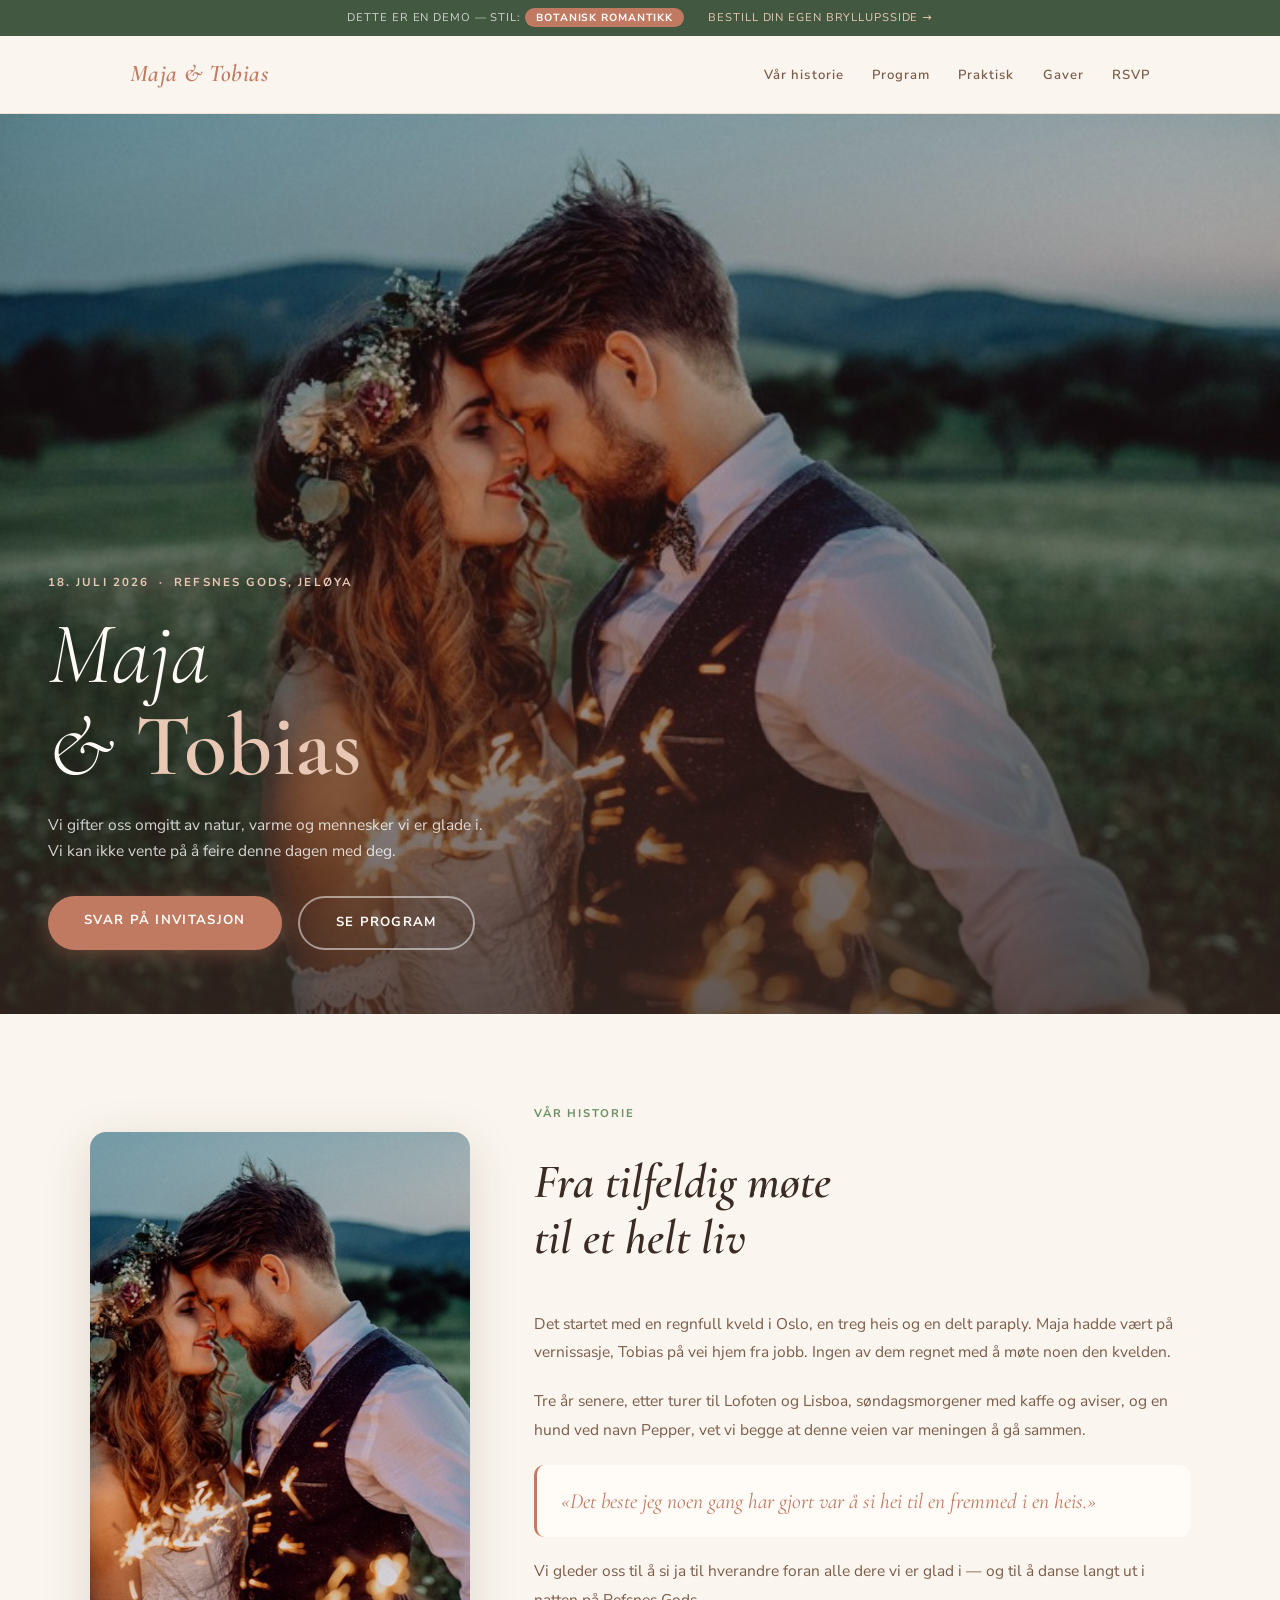
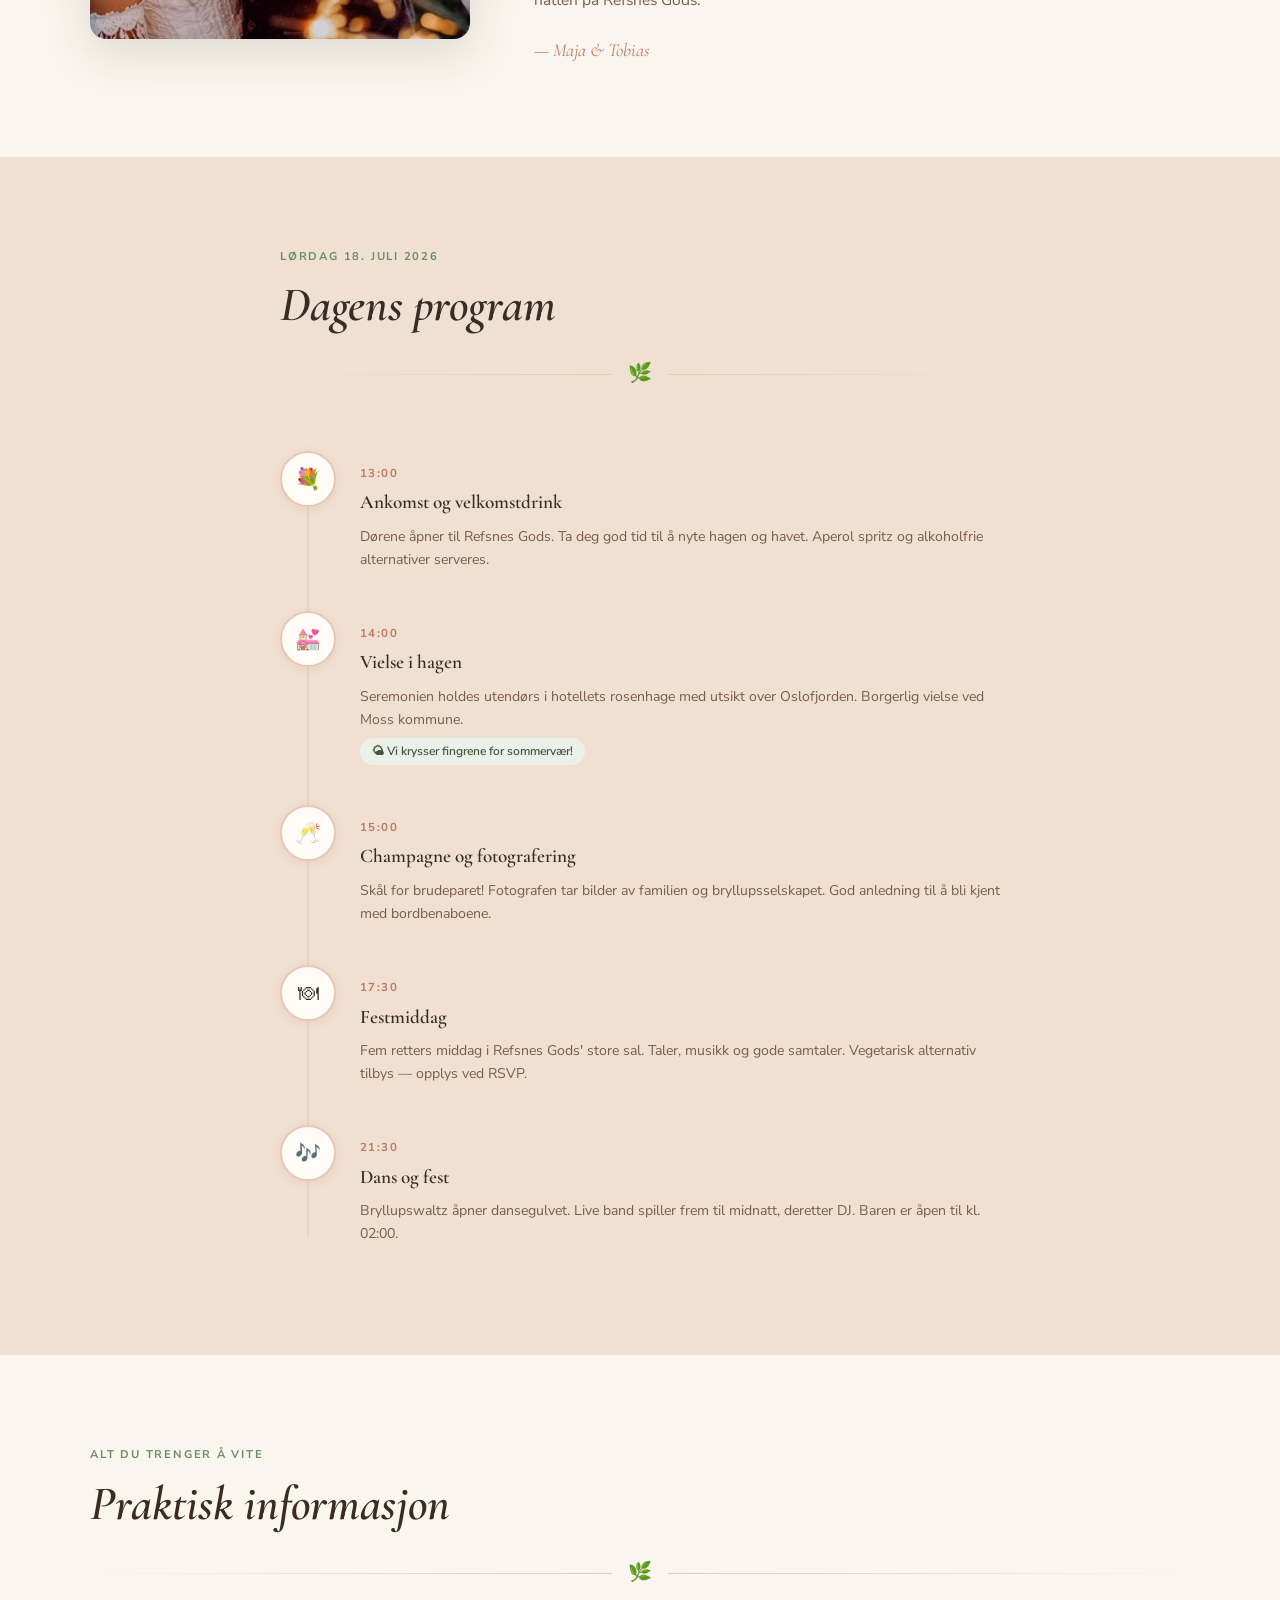
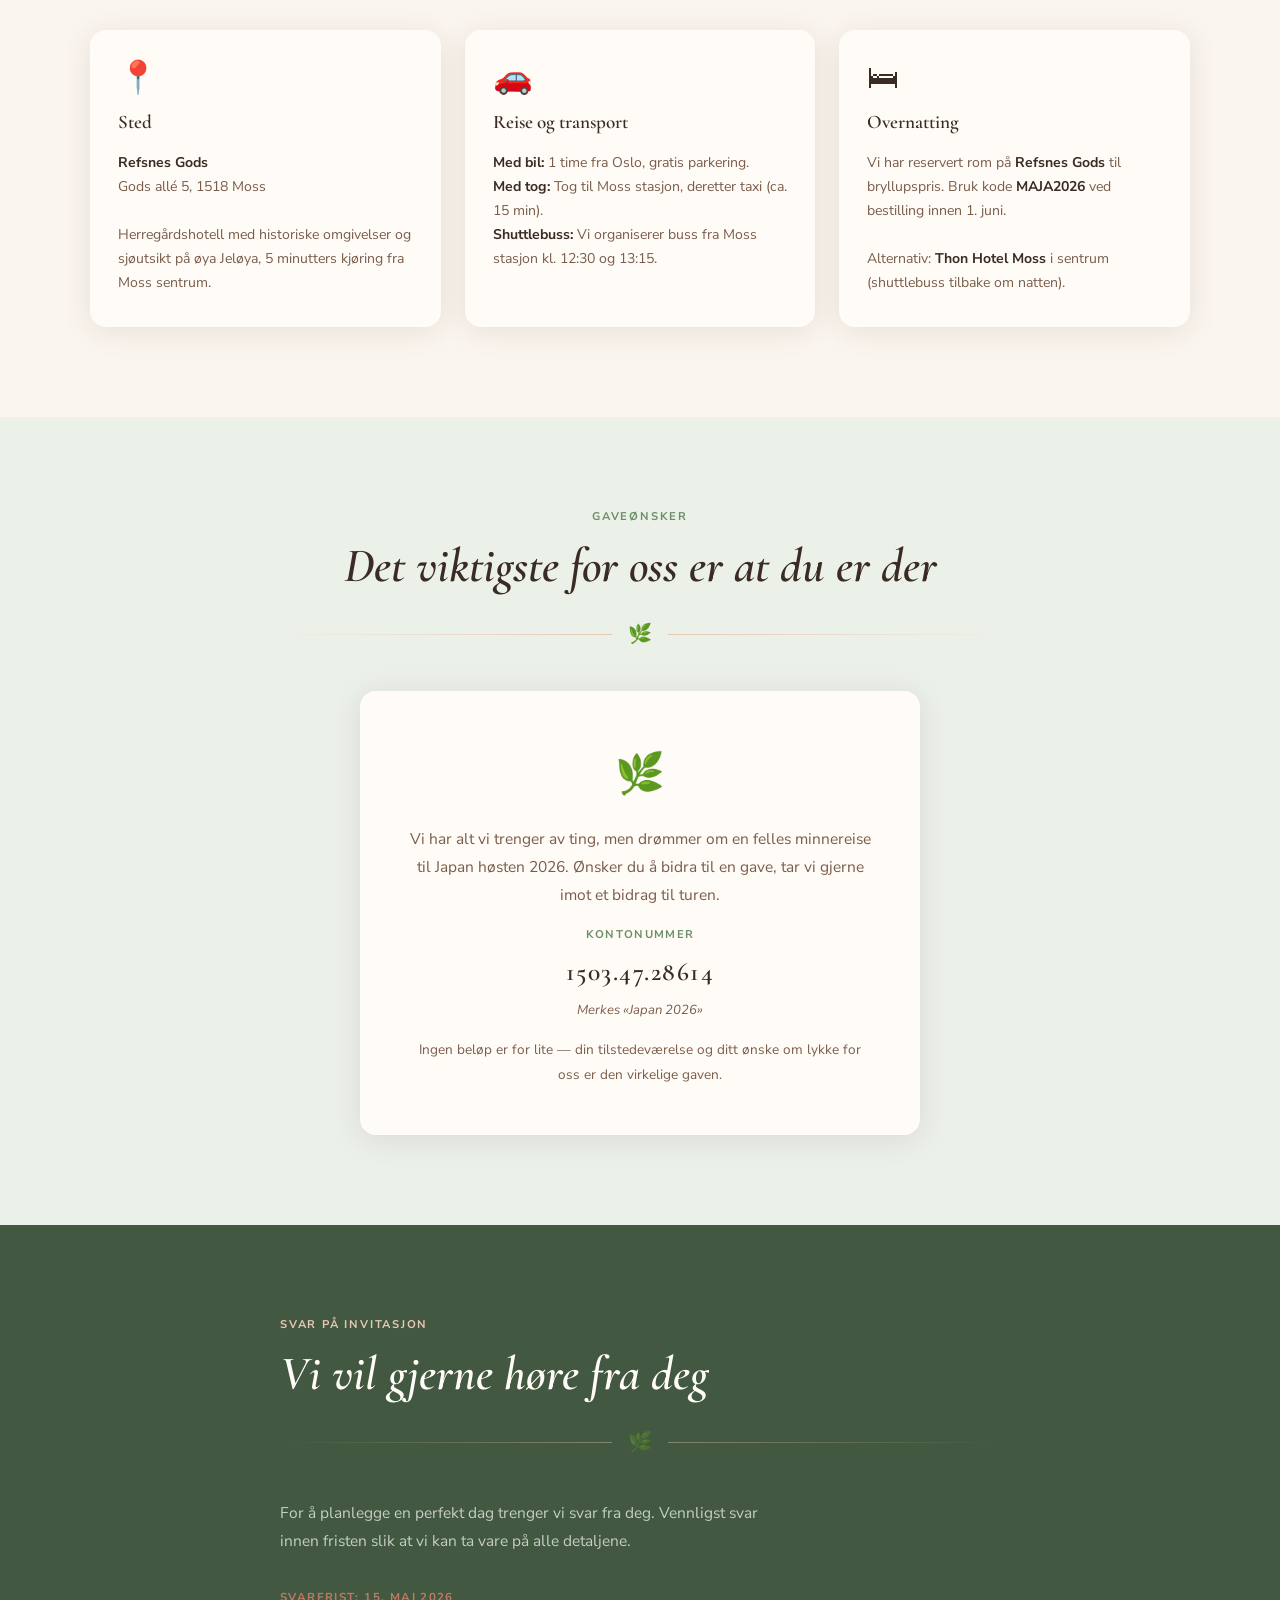
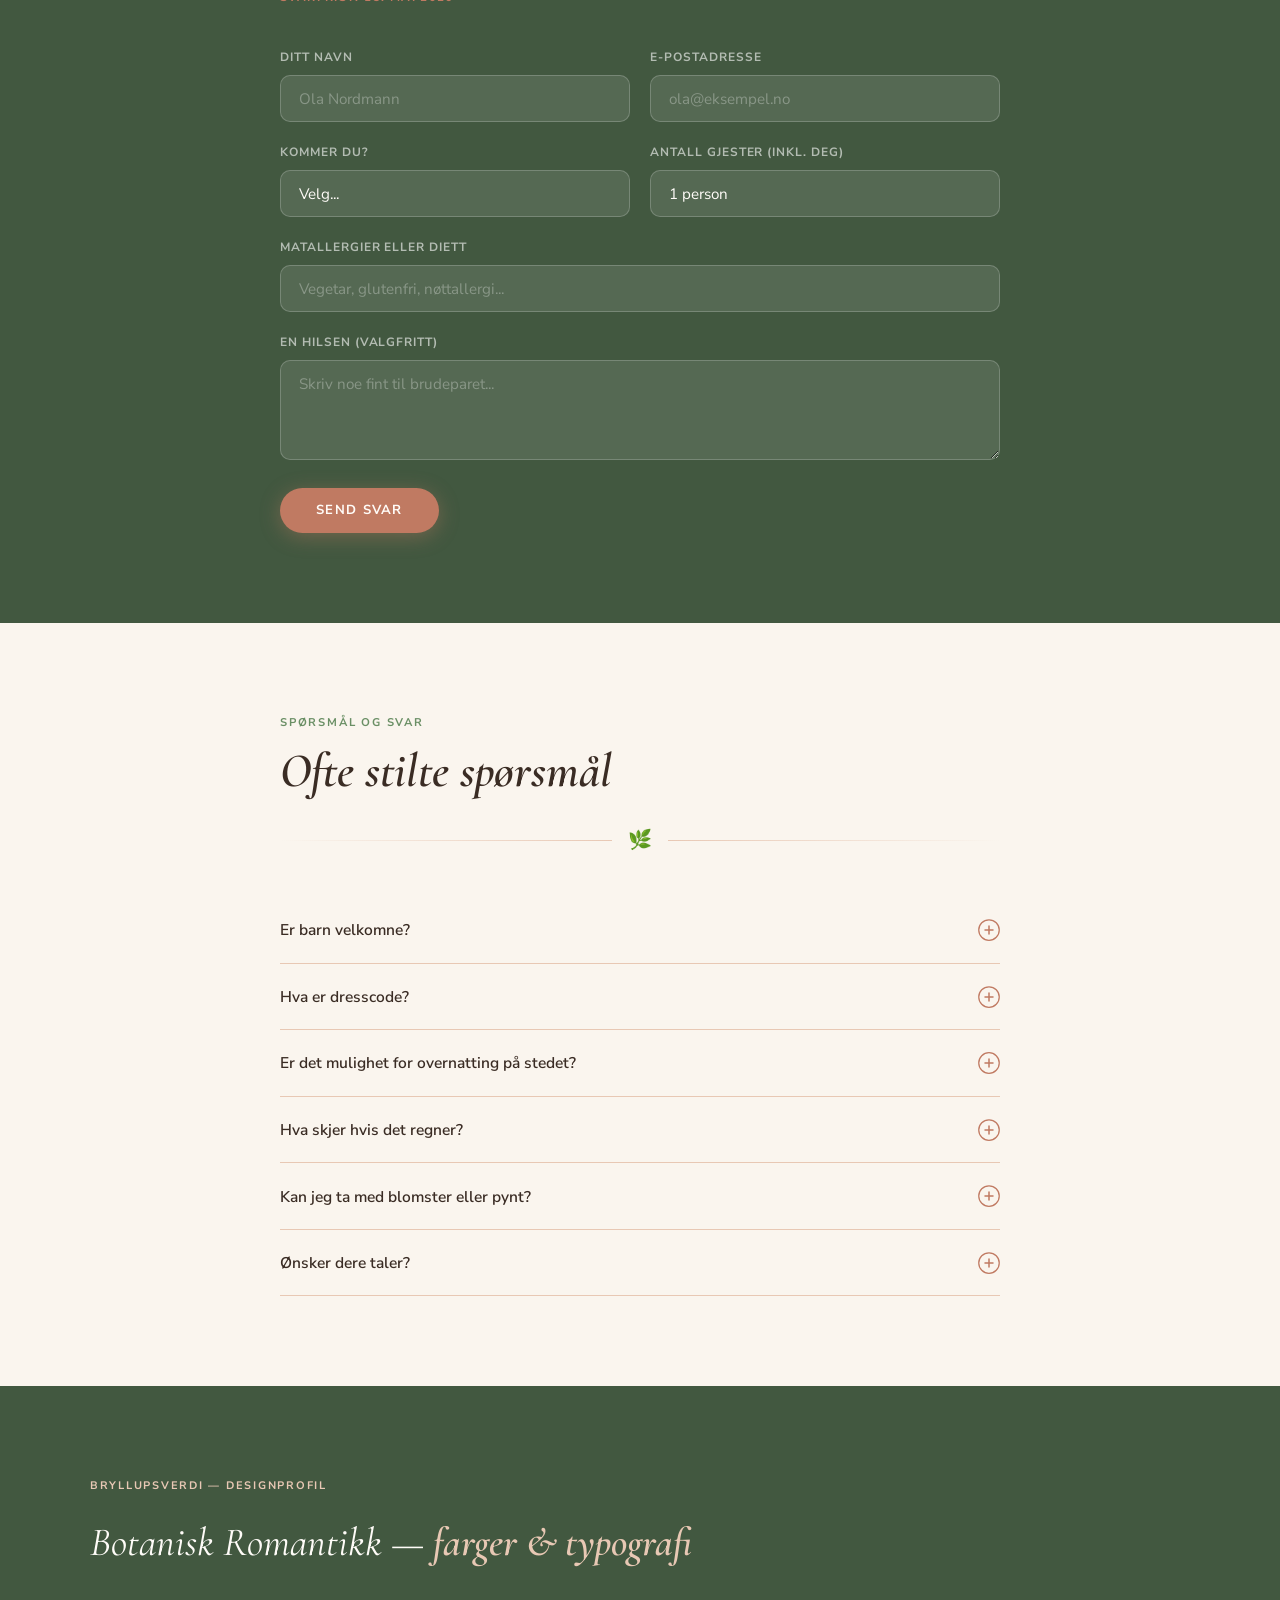
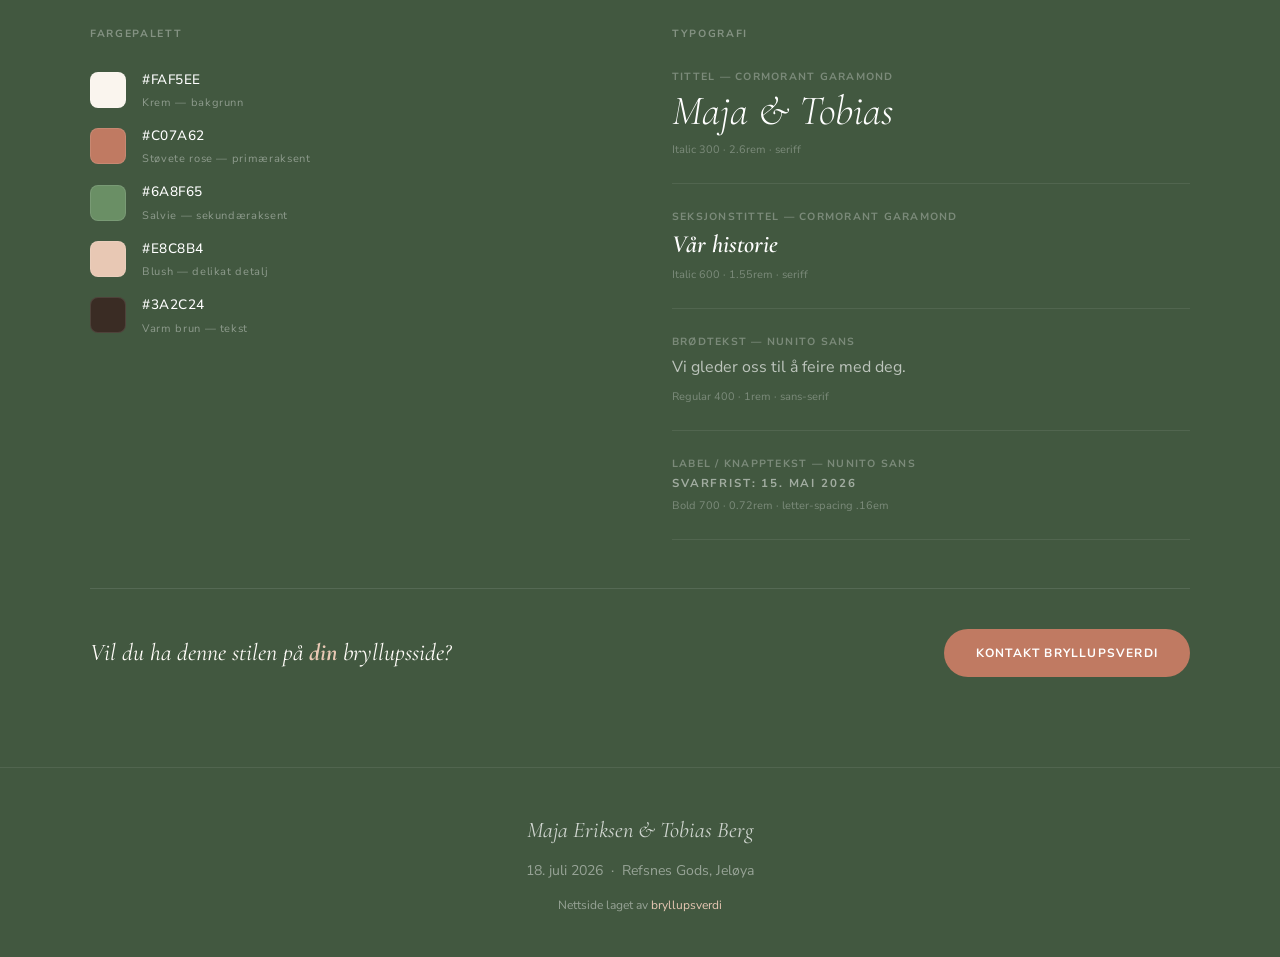
==== commit 7dd9dabf: "Unike bilder og ny Minimal-design til alle tre demoer Klassisk: Ingrid og Alexander, nytt hageportre" ====
--- a/demos/botanisk/index.html
+++ b/demos/botanisk/index.html
@@ -33,7 +33,7 @@
 
   <!-- HERO -->
   <section class="hero" aria-label="Forside">
-    <img class="hero__img" src="../assets/wedding-person-2.jpg" alt="Maja og Tobias" loading="eager">
+    <img class="hero__img" src="../../assets/images/hero-botanisk.jpg" alt="Maja og Tobias" loading="eager">
     <div class="hero__overlay" aria-hidden="true"></div>
     <div class="hero__content">
       <span class="hero__eyebrow">18. juli 2026 &nbsp;·&nbsp; Refsnes Gods, Jeløya</span>
@@ -51,7 +51,7 @@
     <div class="container">
       <div class="story__grid">
         <div class="story__img">
-          <img src="../assets/wedding-person-2.jpg" alt="Maja og Tobias" loading="lazy">
+          <img src="../../assets/images/hero-botanisk.jpg" alt="Maja og Tobias" loading="lazy">
         </div>
         <div class="story__body">
           <span class="section__label">Vår historie</span>
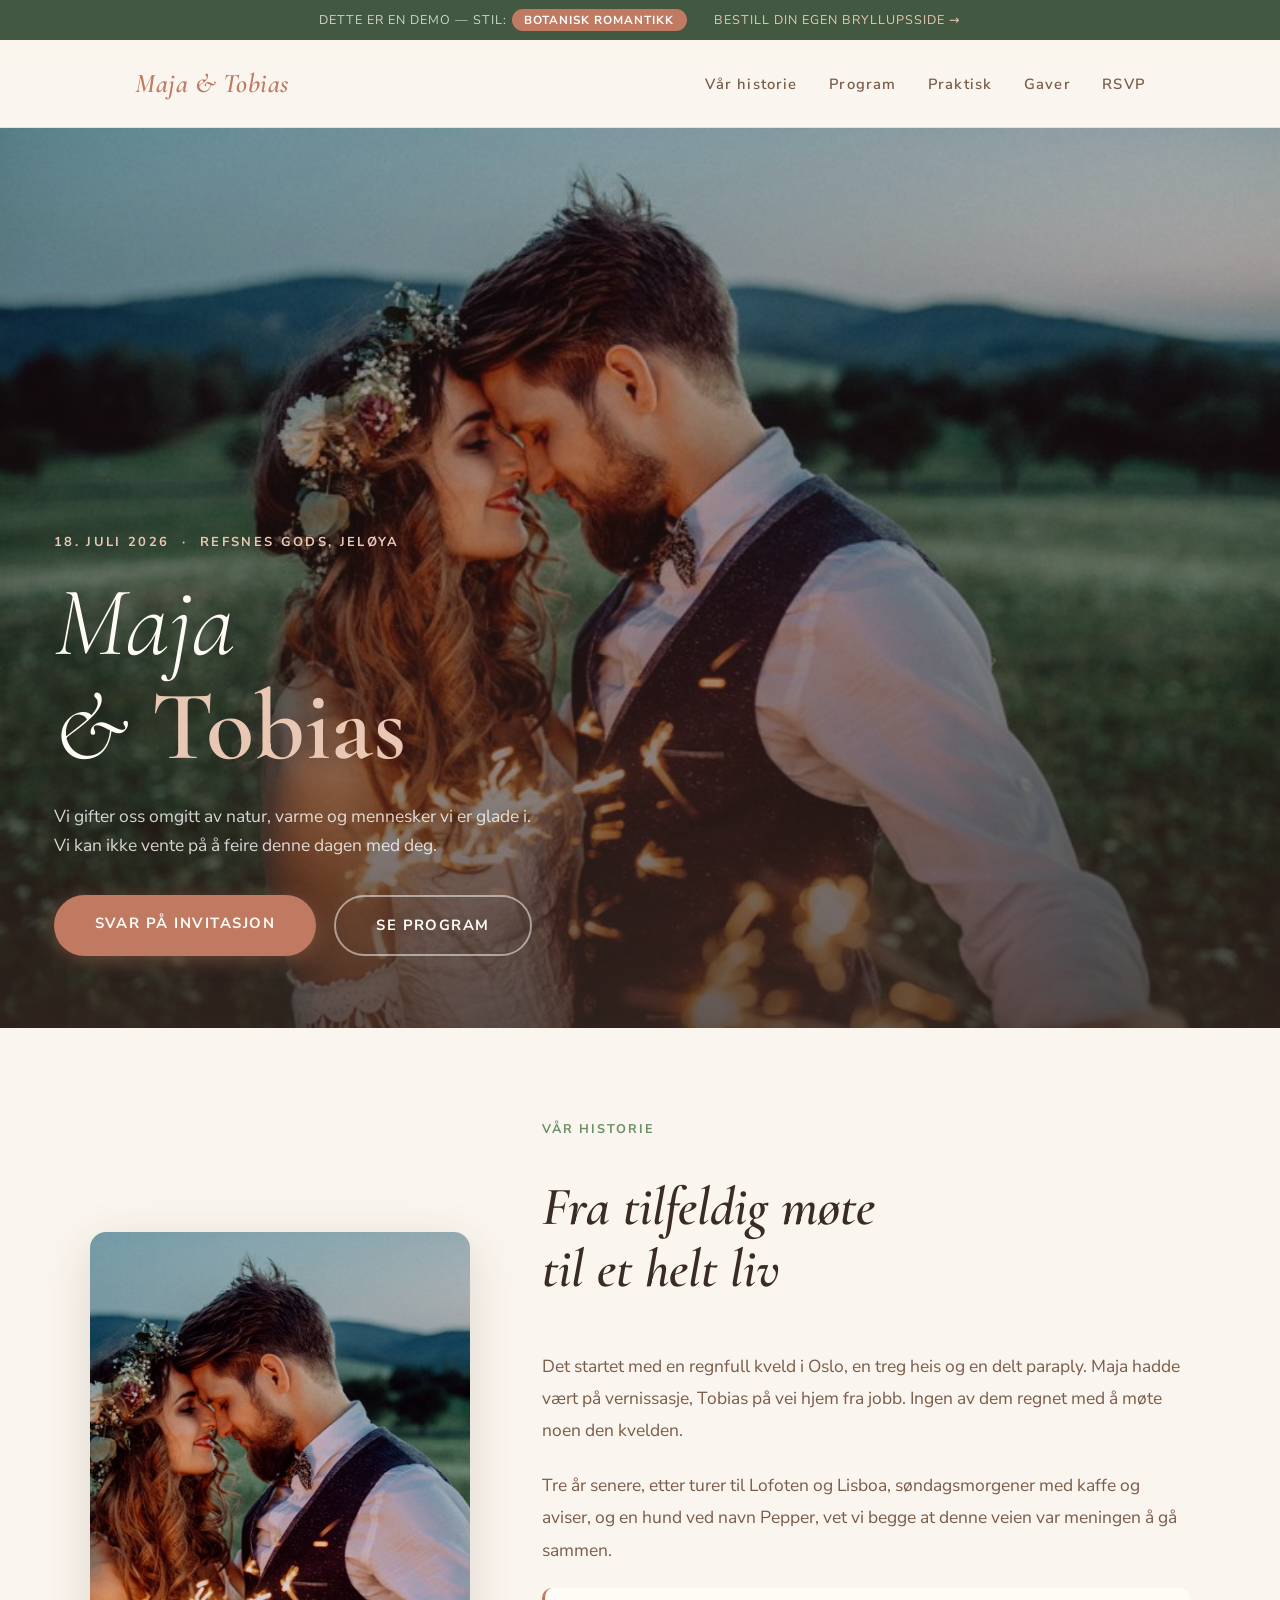
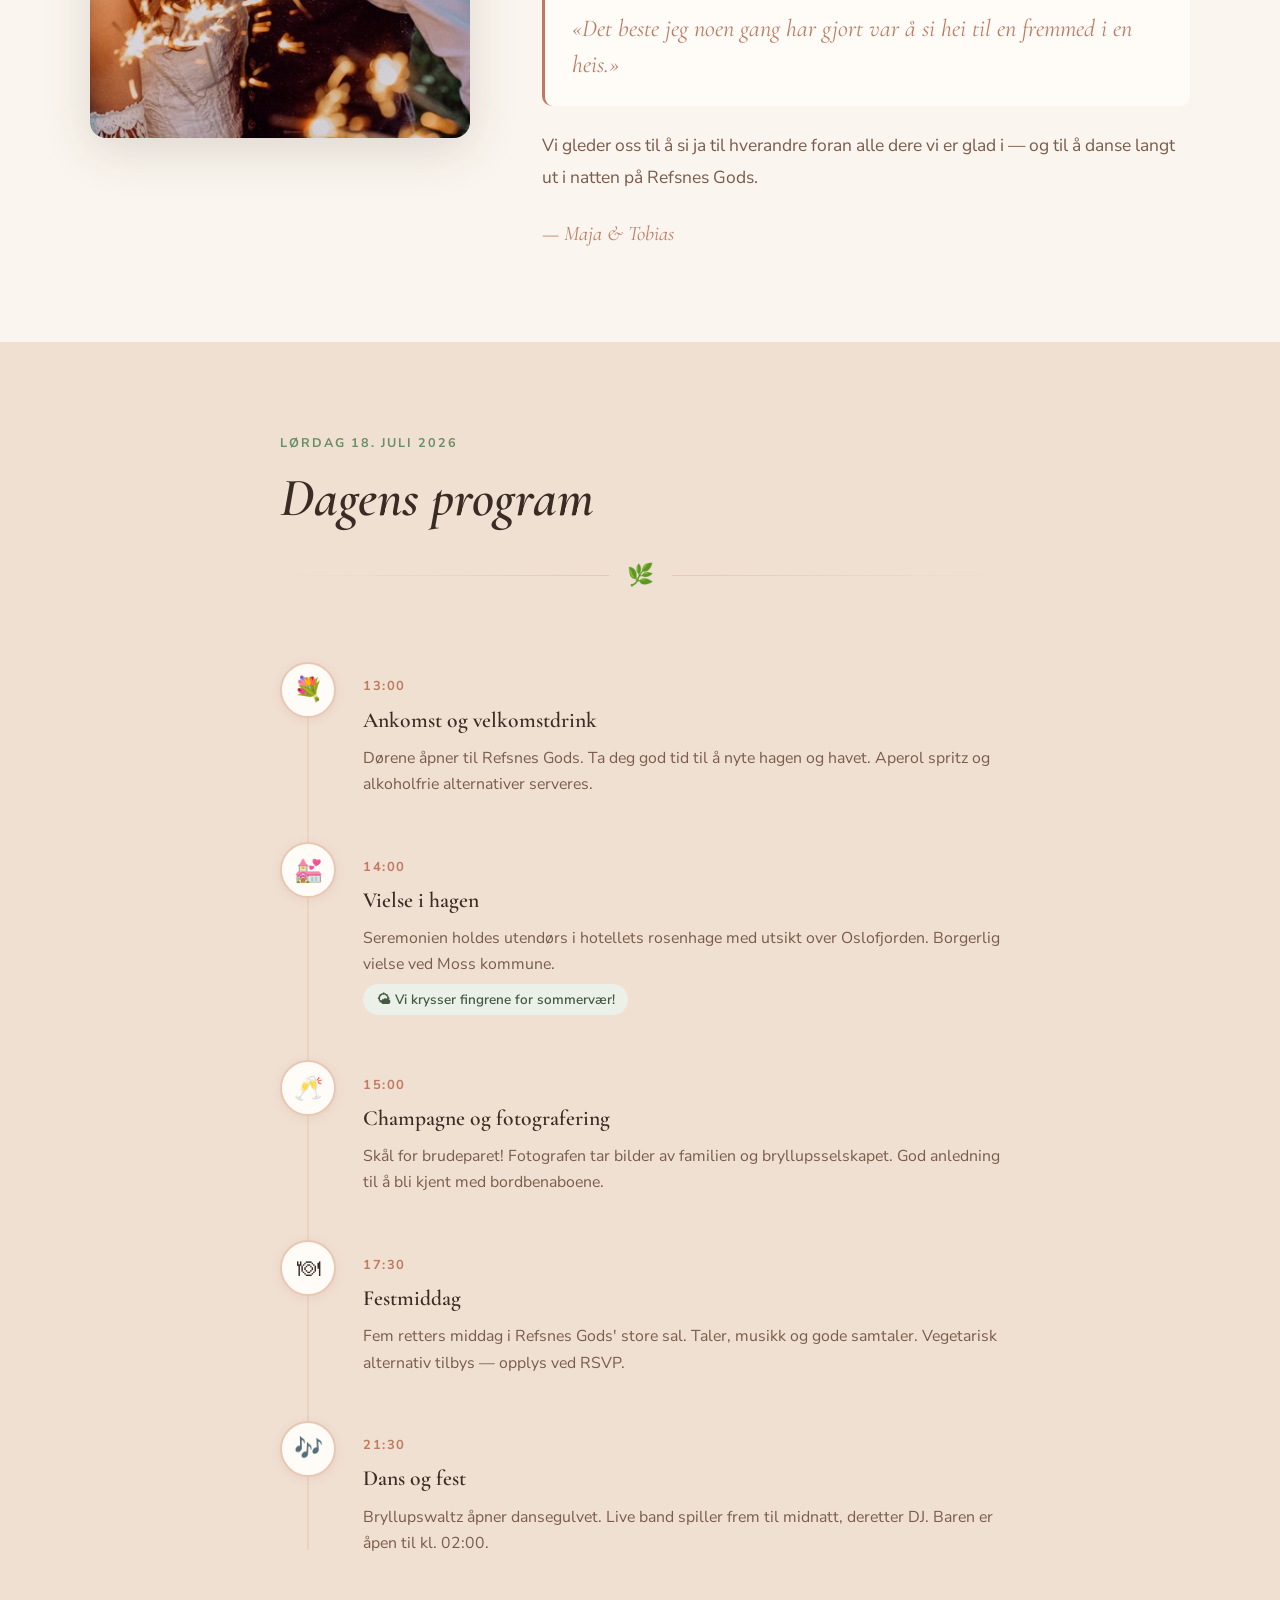
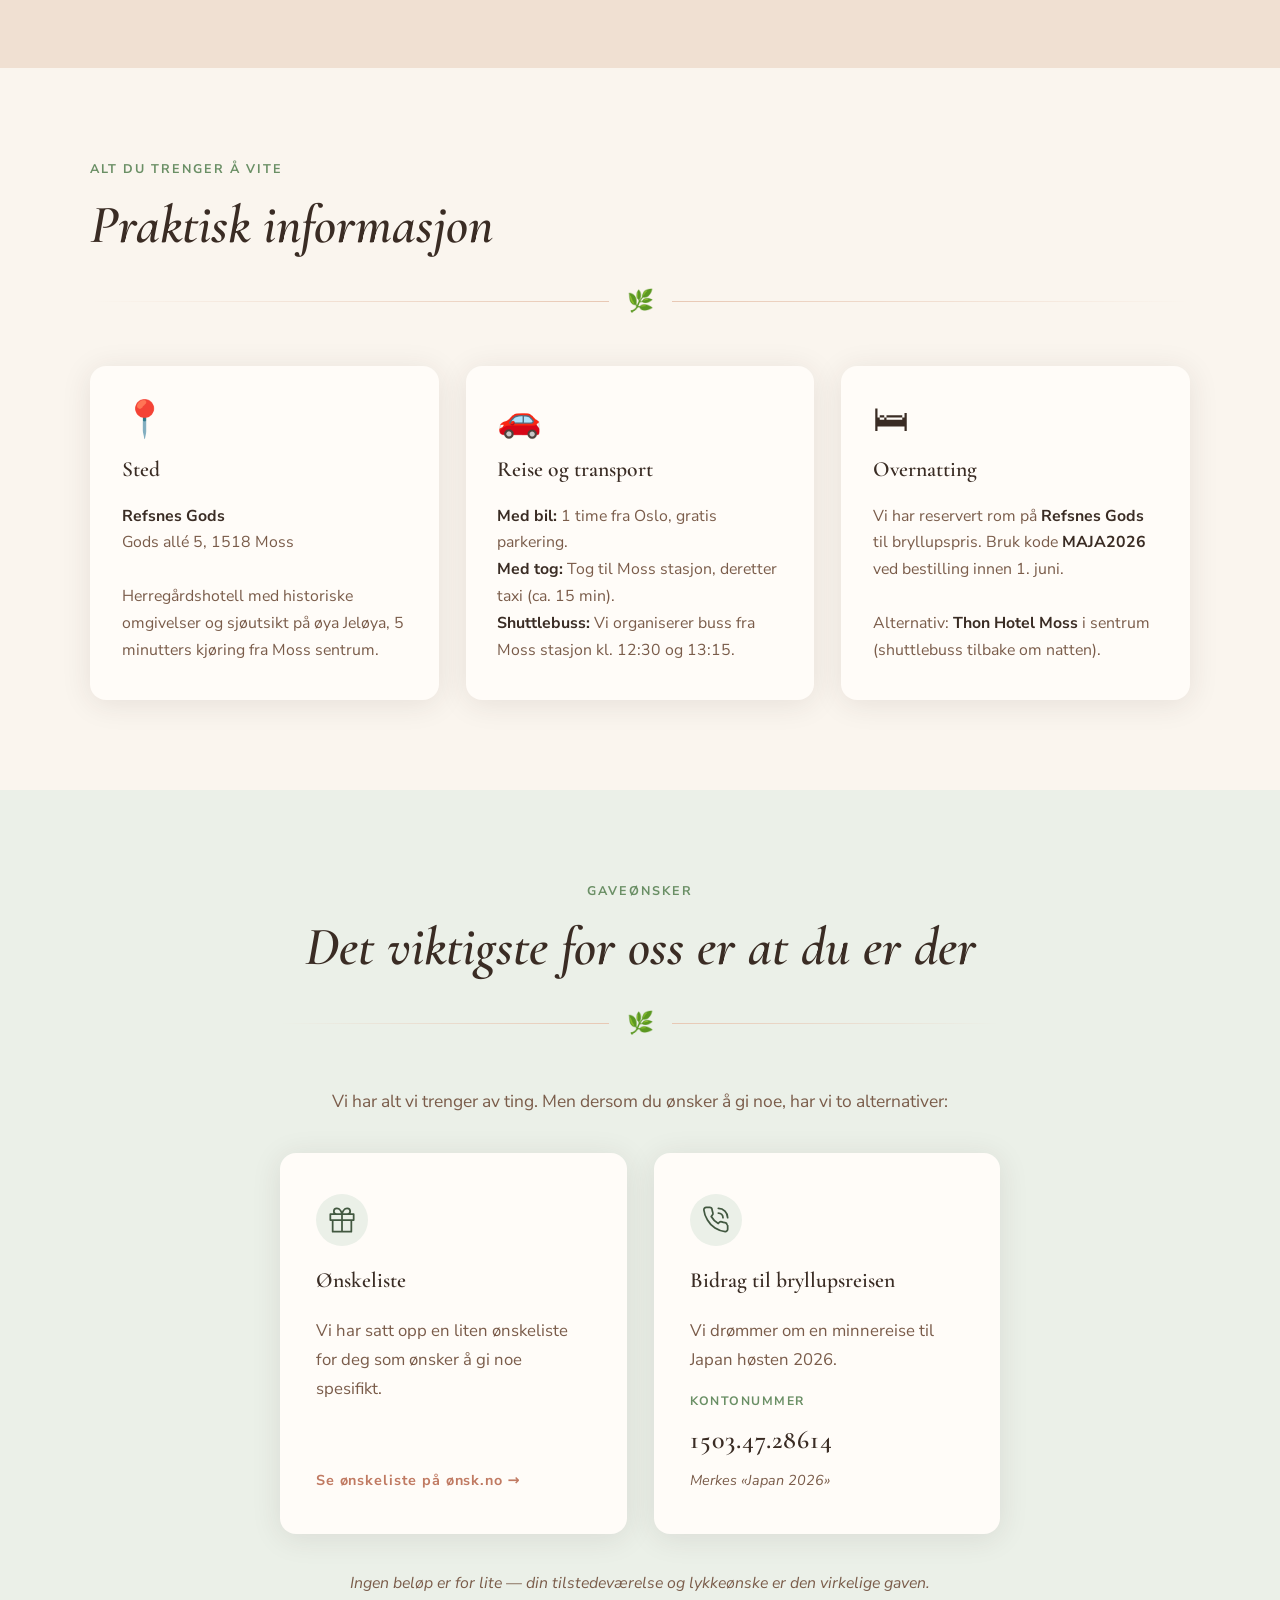
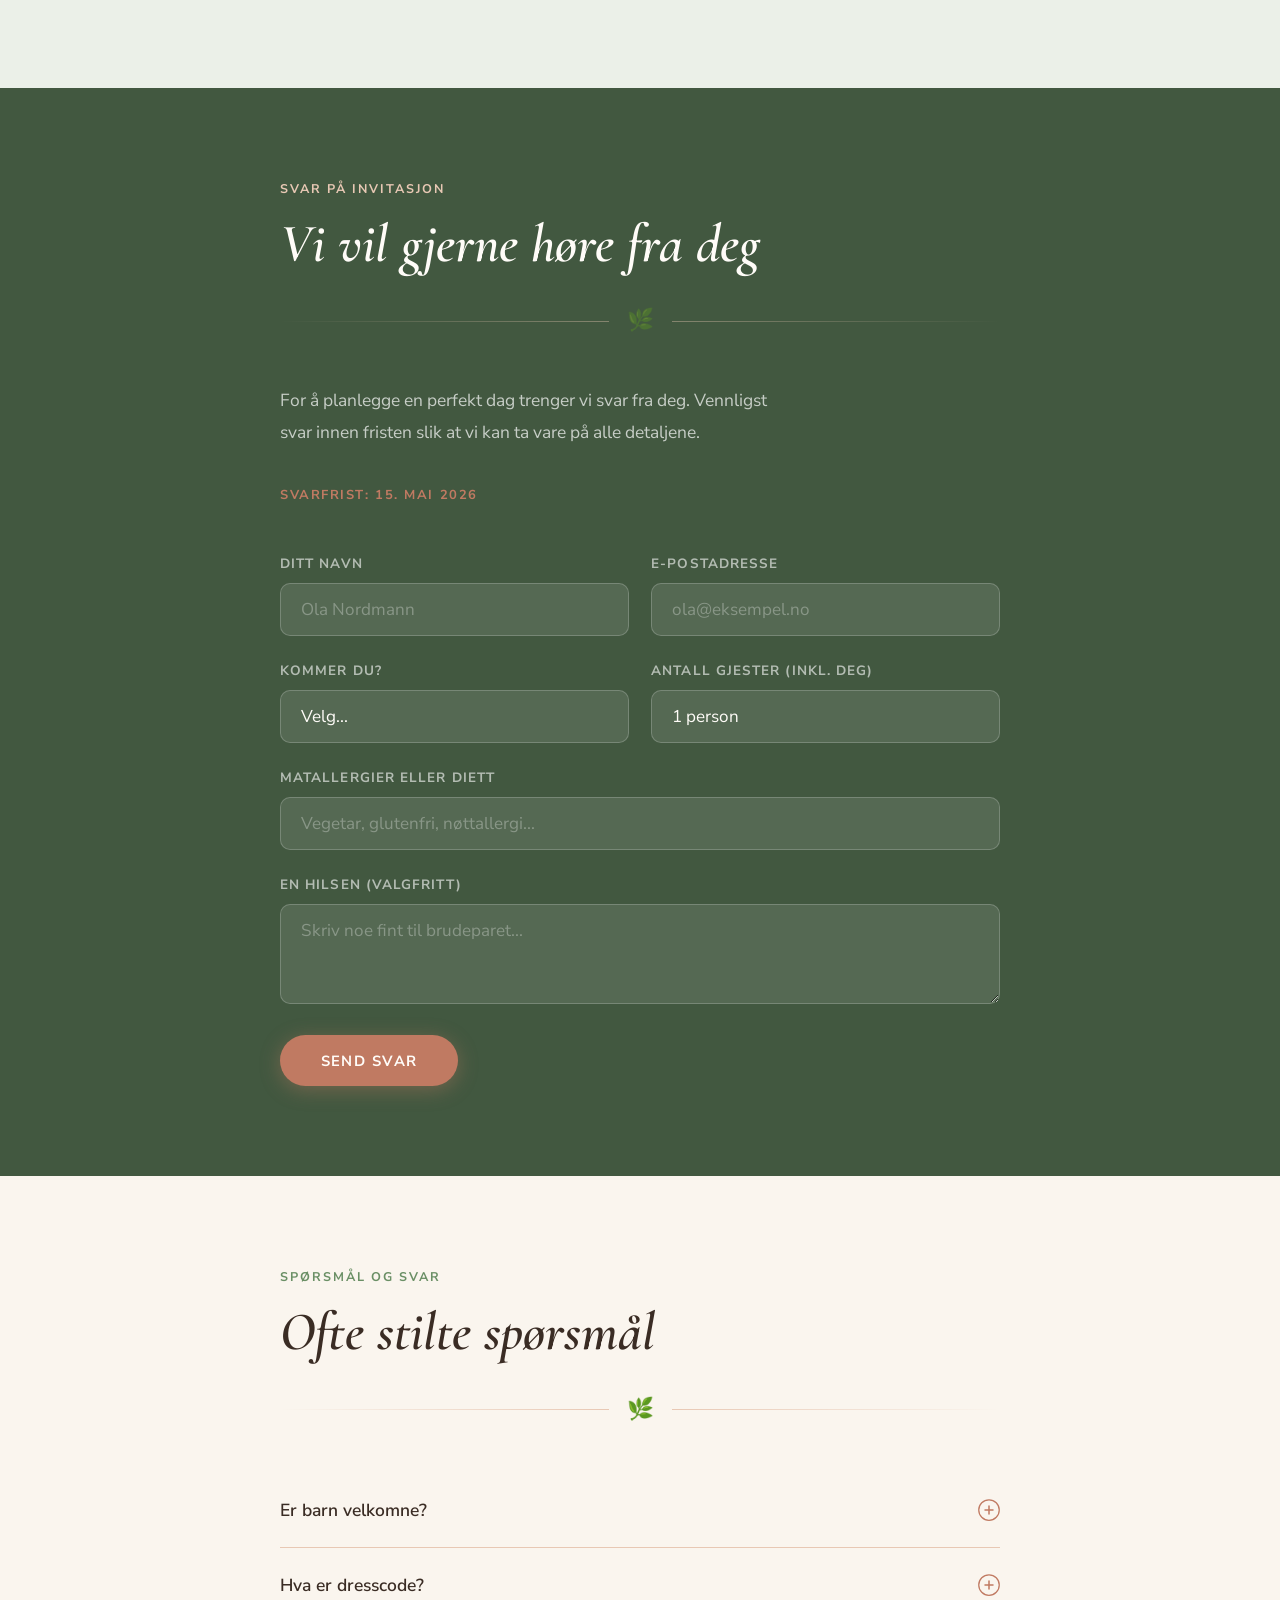
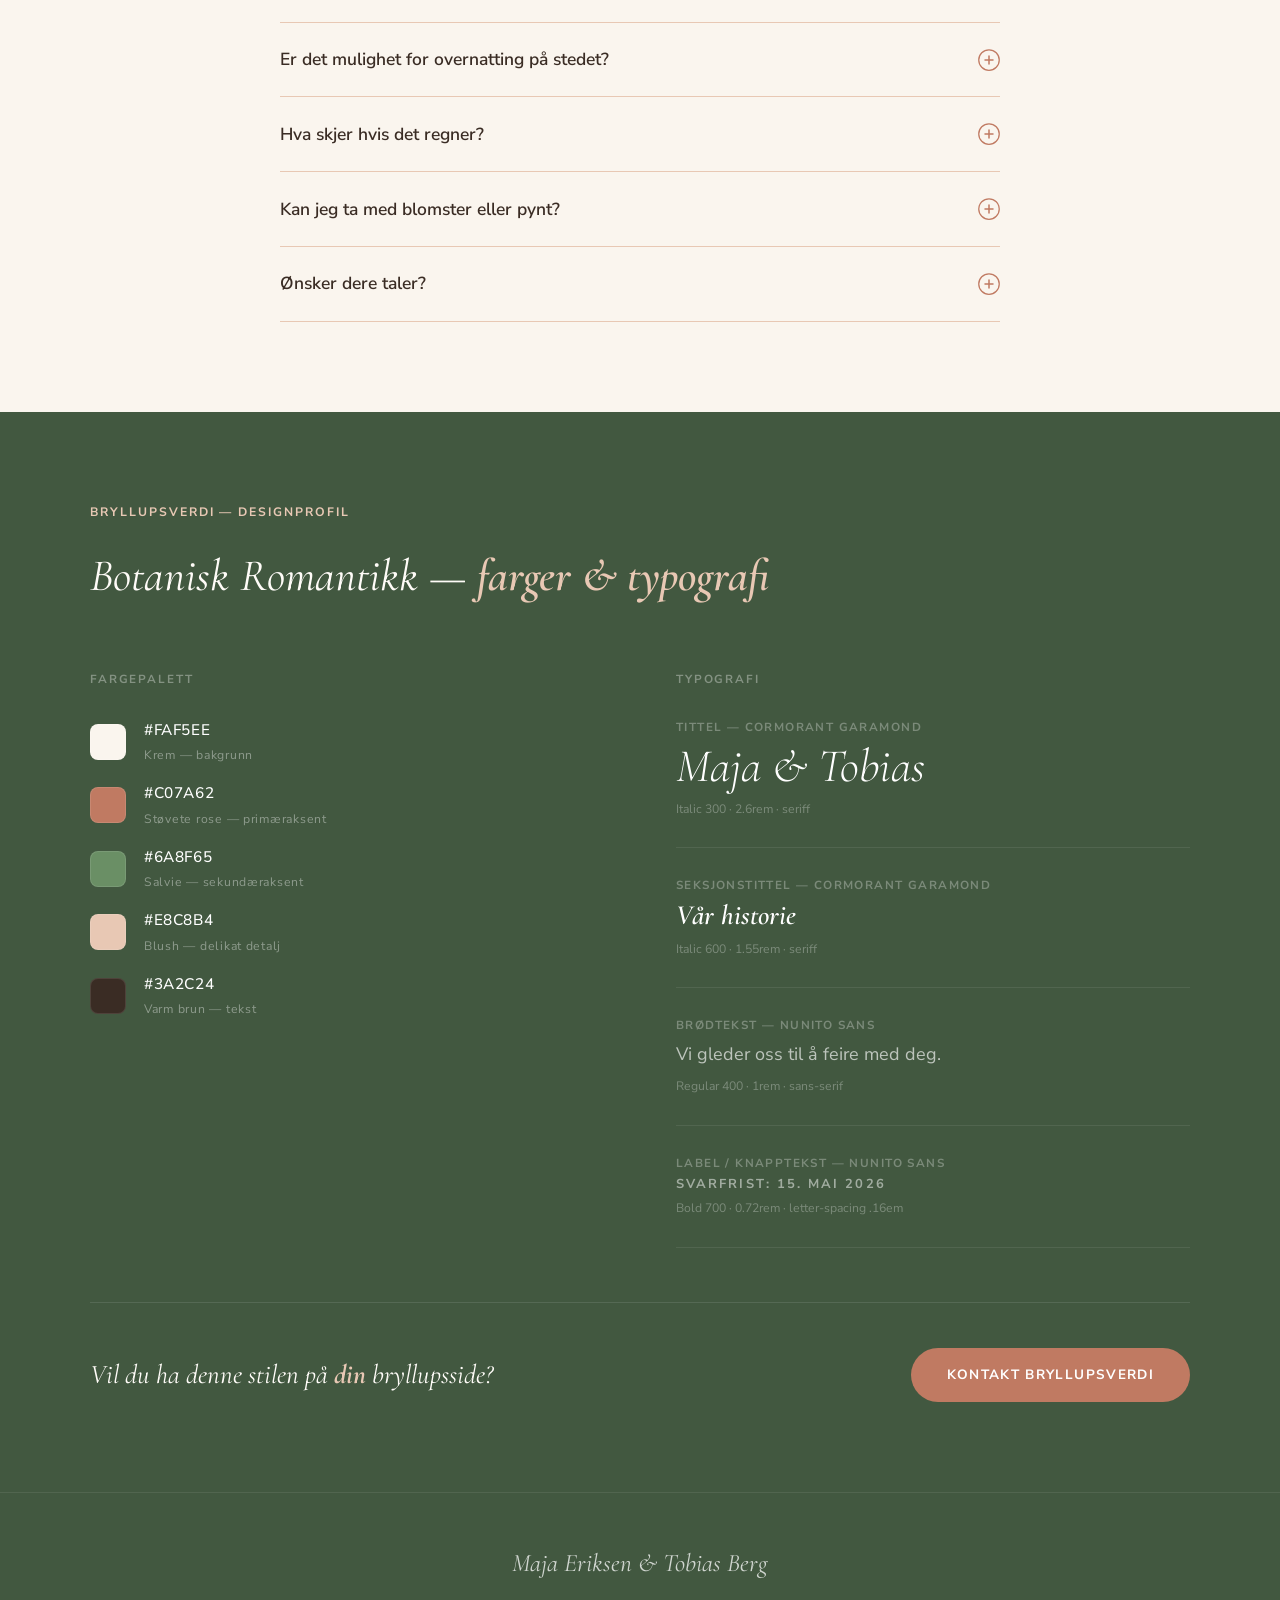
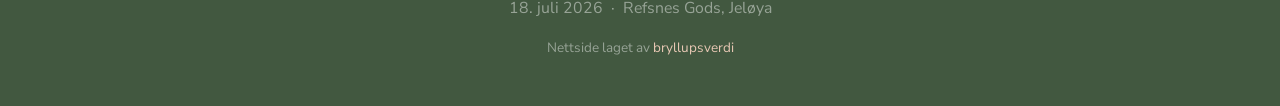
==== commit 37da08a9: "Revider Botanisk demo: større skrift, ønsk.no og reisefond i gaver - html font-size: 18px for større" ====
--- a/demos/botanisk/index.html
+++ b/demos/botanisk/index.html
@@ -21,12 +21,15 @@
   <nav class="nav" aria-label="Navigasjon">
     <div class="nav__inner">
       <span class="nav__logo">Maja &amp; Tobias</span>
-      <ul class="nav__links">
-        <li><a href="#historie">Vår historie</a></li>
-        <li><a href="#program">Program</a></li>
-        <li><a href="#praktisk">Praktisk</a></li>
-        <li><a href="#gaver">Gaver</a></li>
-        <li><a href="#rsvp">RSVP</a></li>
+      <button class="nav__toggle" id="navToggle" aria-label="Åpne meny" aria-expanded="false">
+        <span></span><span></span><span></span>
+      </button>
+      <ul class="nav__links" id="navLinks">
+        <li><a href="#historie" class="nav__close-on-click">Vår historie</a></li>
+        <li><a href="#program" class="nav__close-on-click">Program</a></li>
+        <li><a href="#praktisk" class="nav__close-on-click">Praktisk</a></li>
+        <li><a href="#gaver" class="nav__close-on-click">Gaver</a></li>
+        <li><a href="#rsvp" class="nav__close-on-click">RSVP</a></li>
       </ul>
     </div>
   </nav>
@@ -176,20 +179,35 @@
       <h2 id="gaver-heading" class="section__title">Det viktigste for oss er at du er der</h2>
       <div class="sprig" aria-hidden="true"><span class="sprig__icon">🌿</span></div>
 
-      <div class="gifts__card">
-        <div class="gifts__emoji">🌿</div>
-        <p class="gifts__text">
-          Vi har alt vi trenger av ting, men drømmer om en felles minnereise til Japan høsten 2026. Ønsker du å bidra til en gave, tar vi gjerne imot et bidrag til turen.
-        </p>
-        <div class="gifts__account">
-          <span class="gifts__account-label">Kontonummer</span>
-          <span class="gifts__account-number">1503.47.28614</span>
-          <span class="gifts__account-note">Merkes «Japan 2026»</span>
-        </div>
-        <p class="gifts__text" style="font-size:.85rem;">
-          Ingen beløp er for lite — din tilstedeværelse og ditt ønske om lykke for oss er den virkelige gaven.
-        </p>
-      </div>
+      <p class="gifts__intro">Vi har alt vi trenger av ting. Men dersom du ønsker å gi noe, har vi to alternativer:</p>
+
+      <div class="gifts__grid">
+
+        <div class="gifts__card">
+          <div class="gifts__card-icon">
+            <svg width="28" height="28" viewBox="0 0 24 24" fill="none" stroke="currentColor" stroke-width="1.5" stroke-linecap="round" stroke-linejoin="round"><path d="M20 12v10H4V12M22 7H2v5h20V7zM12 22V7M12 7H7.5a2.5 2.5 0 0 1 0-5C11 2 12 7 12 7zM12 7h4.5a2.5 2.5 0 0 0 0-5C13 2 12 7 12 7z"/></svg>
+          </div>
+          <h3 class="gifts__card-title">Ønskeliste</h3>
+          <p class="gifts__text">Vi har satt opp en liten ønskeliste for deg som ønsker å gi noe spesifikt.</p>
+          <a href="https://onsk.no/" class="gifts__link" target="_blank" rel="noopener">Se ønskeliste på ønsk.no →</a>
+        </div>
+
+        <div class="gifts__card">
+          <div class="gifts__card-icon">
+            <svg width="28" height="28" viewBox="0 0 24 24" fill="none" stroke="currentColor" stroke-width="1.5" stroke-linecap="round" stroke-linejoin="round"><path d="M22 16.92v3a2 2 0 0 1-2.18 2 19.79 19.79 0 0 1-8.63-3.07A19.5 19.5 0 0 1 4.69 12 19.79 19.79 0 0 1 1.61 3.41 2 2 0 0 1 3.6 1.21h3a2 2 0 0 1 2 1.72 12.84 12.84 0 0 0 .7 2.81 2 2 0 0 1-.45 2.11L7.91 9a16 16 0 0 0 6 6l.92-.92a2 2 0 0 1 2.11-.45 12.84 12.84 0 0 0 2.81.7A2 2 0 0 1 21.45 16"/><path d="M14 2a8 8 0 0 1 8 8"/><path d="M14 6a4 4 0 0 1 4 4"/></svg>
+          </div>
+          <h3 class="gifts__card-title">Bidrag til bryllupsreisen</h3>
+          <p class="gifts__text">Vi drømmer om en minnereise til Japan høsten 2026.</p>
+          <div class="gifts__account">
+            <span class="gifts__account-label">Kontonummer</span>
+            <span class="gifts__account-number">1503.47.28614</span>
+            <span class="gifts__account-note">Merkes «Japan 2026»</span>
+          </div>
+        </div>
+
+      </div>
+
+      <p class="gifts__note">Ingen beløp er for lite — din tilstedeværelse og lykkeønske er den virkelige gaven.</p>
     </div>
   </section>
 
@@ -398,7 +416,20 @@
   </footer>
 
   <script>
-    // Demo: show note on RSVP submit
+    const toggle = document.getElementById('navToggle');
+    const links  = document.getElementById('navLinks');
+    toggle.addEventListener('click', () => {
+      const open = links.classList.toggle('open');
+      toggle.classList.toggle('open', open);
+      toggle.setAttribute('aria-expanded', open);
+    });
+    document.querySelectorAll('.nav__close-on-click').forEach(a =>
+      a.addEventListener('click', () => {
+        links.classList.remove('open');
+        toggle.classList.remove('open');
+        toggle.setAttribute('aria-expanded', false);
+      })
+    );
     document.getElementById('rsvpForm').addEventListener('submit', function(e) {
       e.preventDefault();
       document.getElementById('demoNote').style.display = 'block';
--- a/demos/botanisk/style.css
+++ b/demos/botanisk/style.css
@@ -23,8 +23,8 @@
 }
 
 *, *::before, *::after { box-sizing: border-box; margin: 0; padding: 0; }
-html { scroll-behavior: smooth; }
-body { font-family: var(--font-sans); font-size: 16px; line-height: 1.75; color: var(--text); background: var(--cream); -webkit-font-smoothing: antialiased; }
+html { scroll-behavior: smooth; font-size: 18px; }
+body { font-family: var(--font-sans); font-size: 1rem; line-height: 1.75; color: var(--text); background: var(--cream); -webkit-font-smoothing: antialiased; }
 img { display: block; max-width: 100%; height: auto; }
 a { color: inherit; }
 :focus-visible { outline: 2px solid var(--rose); outline-offset: 3px; border-radius: 3px; }
@@ -359,23 +359,55 @@
 .praktisk__card-text strong { color: var(--text); }
 
 /* GAVEØNSKER */
+.gifts__intro { font-size: .97rem; color: var(--text-mid); margin-bottom: 2rem; line-height: 1.7; }
+.gifts__note { font-size: .88rem; color: var(--text-mid); font-style: italic; margin-top: 2rem; }
+.gifts__grid {
+  display: grid;
+  grid-template-columns: 1fr 1fr;
+  gap: 1.5rem;
+  text-align: left;
+}
 .gifts__card {
   background: var(--white);
   border-radius: var(--radius);
-  padding: 3rem;
+  padding: 2.25rem 2rem;
   box-shadow: var(--shadow);
-  max-width: 560px;
-  margin: 2rem auto 0;
-  text-align: center;
   display: flex;
   flex-direction: column;
-  gap: 1rem;
-}
-.gifts__emoji { font-size: 2.5rem; }
-.gifts__text { font-size: .97rem; color: var(--text-mid); line-height: 1.8; }
-.gifts__account { display: flex; flex-direction: column; gap: .3rem; }
+  gap: .9rem;
+  transition: transform var(--transition), box-shadow var(--transition);
+}
+.gifts__card:hover { transform: translateY(-3px); box-shadow: var(--shadow-lg); }
+.gifts__card-icon {
+  width: 52px;
+  height: 52px;
+  background: #EBF0E8;
+  border-radius: 50%;
+  display: flex;
+  align-items: center;
+  justify-content: center;
+  color: var(--sage-dark);
+  flex-shrink: 0;
+}
+.gifts__card-title {
+  font-family: var(--font-serif);
+  font-size: 1.2rem;
+  font-weight: 600;
+  color: var(--text);
+}
+.gifts__text { font-size: .93rem; color: var(--text-mid); line-height: 1.75; }
+.gifts__link {
+  font-size: .8rem;
+  font-weight: 700;
+  letter-spacing: .06em;
+  color: var(--rose);
+  text-decoration: none;
+  margin-top: auto;
+}
+.gifts__link:hover { text-decoration: underline; }
+.gifts__account { display: flex; flex-direction: column; gap: .3rem; margin-top: auto; }
 .gifts__account-label {
-  font-size: .7rem;
+  font-size: .68rem;
   font-weight: 700;
   letter-spacing: .12em;
   text-transform: uppercase;
@@ -383,12 +415,12 @@
 }
 .gifts__account-number {
   font-family: var(--font-serif);
-  font-size: 1.6rem;
-  font-weight: 600;
-  letter-spacing: .06em;
+  font-size: 1.45rem;
+  font-weight: 600;
+  letter-spacing: .04em;
   color: var(--text);
 }
-.gifts__account-note { font-size: .82rem; color: var(--text-mid); font-style: italic; }
+.gifts__account-note { font-size: .8rem; color: var(--text-mid); font-style: italic; }
 
 /* RSVP */
 .rsvp__intro { font-size: .97rem; color: var(--text-mid); line-height: 1.8; max-width: 500px; margin-bottom: 2rem; }
@@ -548,12 +580,50 @@
 .footer { background: var(--sage-dark); border-top: 1px solid rgba(255,255,255,.08); color: rgba(255,255,255,.45); text-align: center; padding: 2.5rem 1rem; font-size: .88rem; line-height: 2; }
 .footer__names { font-family: var(--font-serif); font-style: italic; font-size: 1.4rem; color: rgba(255,255,255,.75); margin-bottom: .25rem; }
 
+/* ── HAMBURGER ───────────────────────────────────────── */
+.nav__toggle {
+  display: none;
+  flex-direction: column;
+  justify-content: center;
+  gap: 5px;
+  background: none;
+  border: none;
+  cursor: pointer;
+  padding: .4rem;
+  z-index: 101;
+}
+.nav__toggle span {
+  display: block;
+  width: 22px;
+  height: 1.5px;
+  background: var(--text);
+  transition: all .3s ease;
+  transform-origin: center;
+}
+.nav__toggle.open span:nth-child(1) { transform: translateY(6.5px) rotate(45deg); }
+.nav__toggle.open span:nth-child(2) { opacity: 0; }
+.nav__toggle.open span:nth-child(3) { transform: translateY(-6.5px) rotate(-45deg); }
+
 /* RESPONSIVE */
 @media (max-width: 900px) {
-  .nav__links { display: none; }
+  .nav__toggle { display: flex; }
+  .nav__links {
+    display: none;
+    position: fixed;
+    inset: 0;
+    background: var(--cream);
+    flex-direction: column;
+    align-items: center;
+    justify-content: center;
+    gap: 2.5rem;
+    z-index: 100;
+  }
+  .nav__links.open { display: flex; }
+  .nav__links a { font-size: 1.05rem; color: var(--text); }
   .story__grid { grid-template-columns: 1fr; gap: 2.5rem; }
   .story__img { aspect-ratio: 4/3; }
   .praktisk__grid { grid-template-columns: 1fr; }
+  .gifts__grid { grid-template-columns: 1fr; }
   .palette__grid { grid-template-columns: 1fr; gap: 3rem; }
 }
 @media (max-width: 600px) {
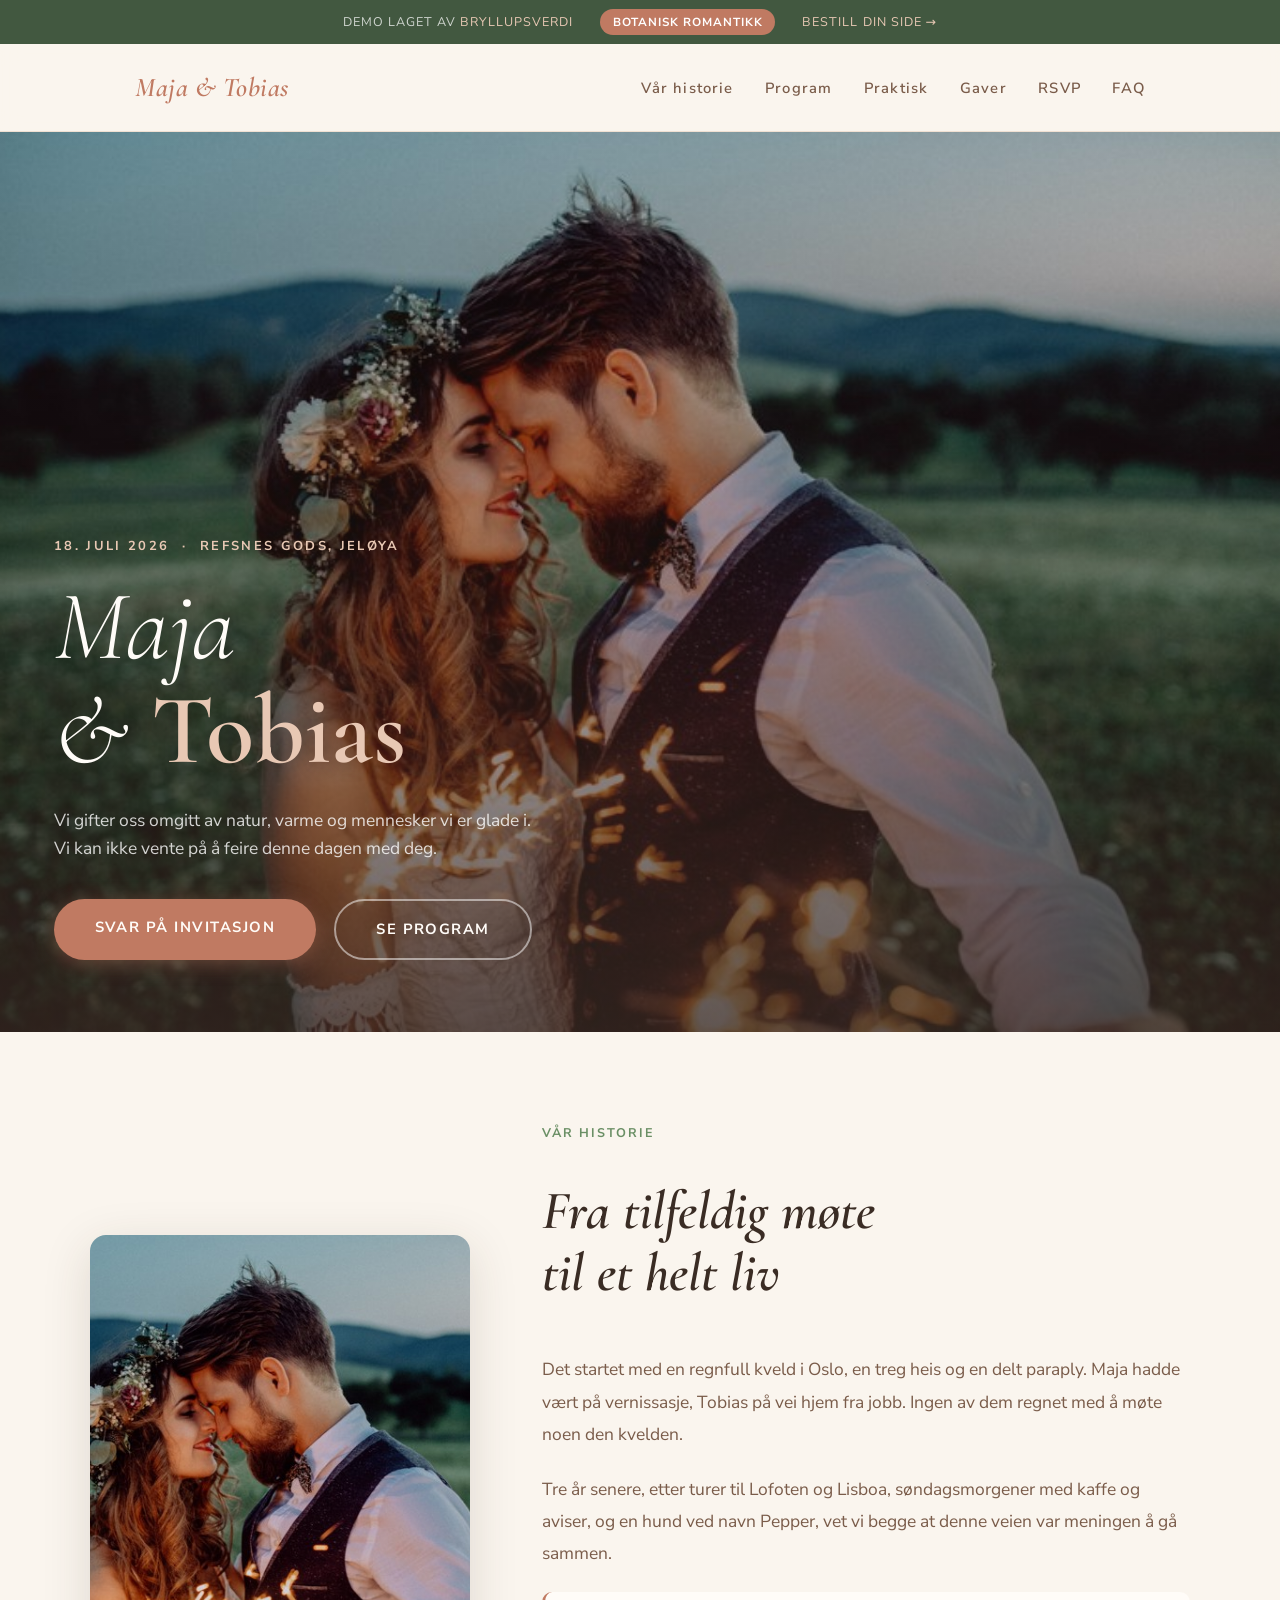
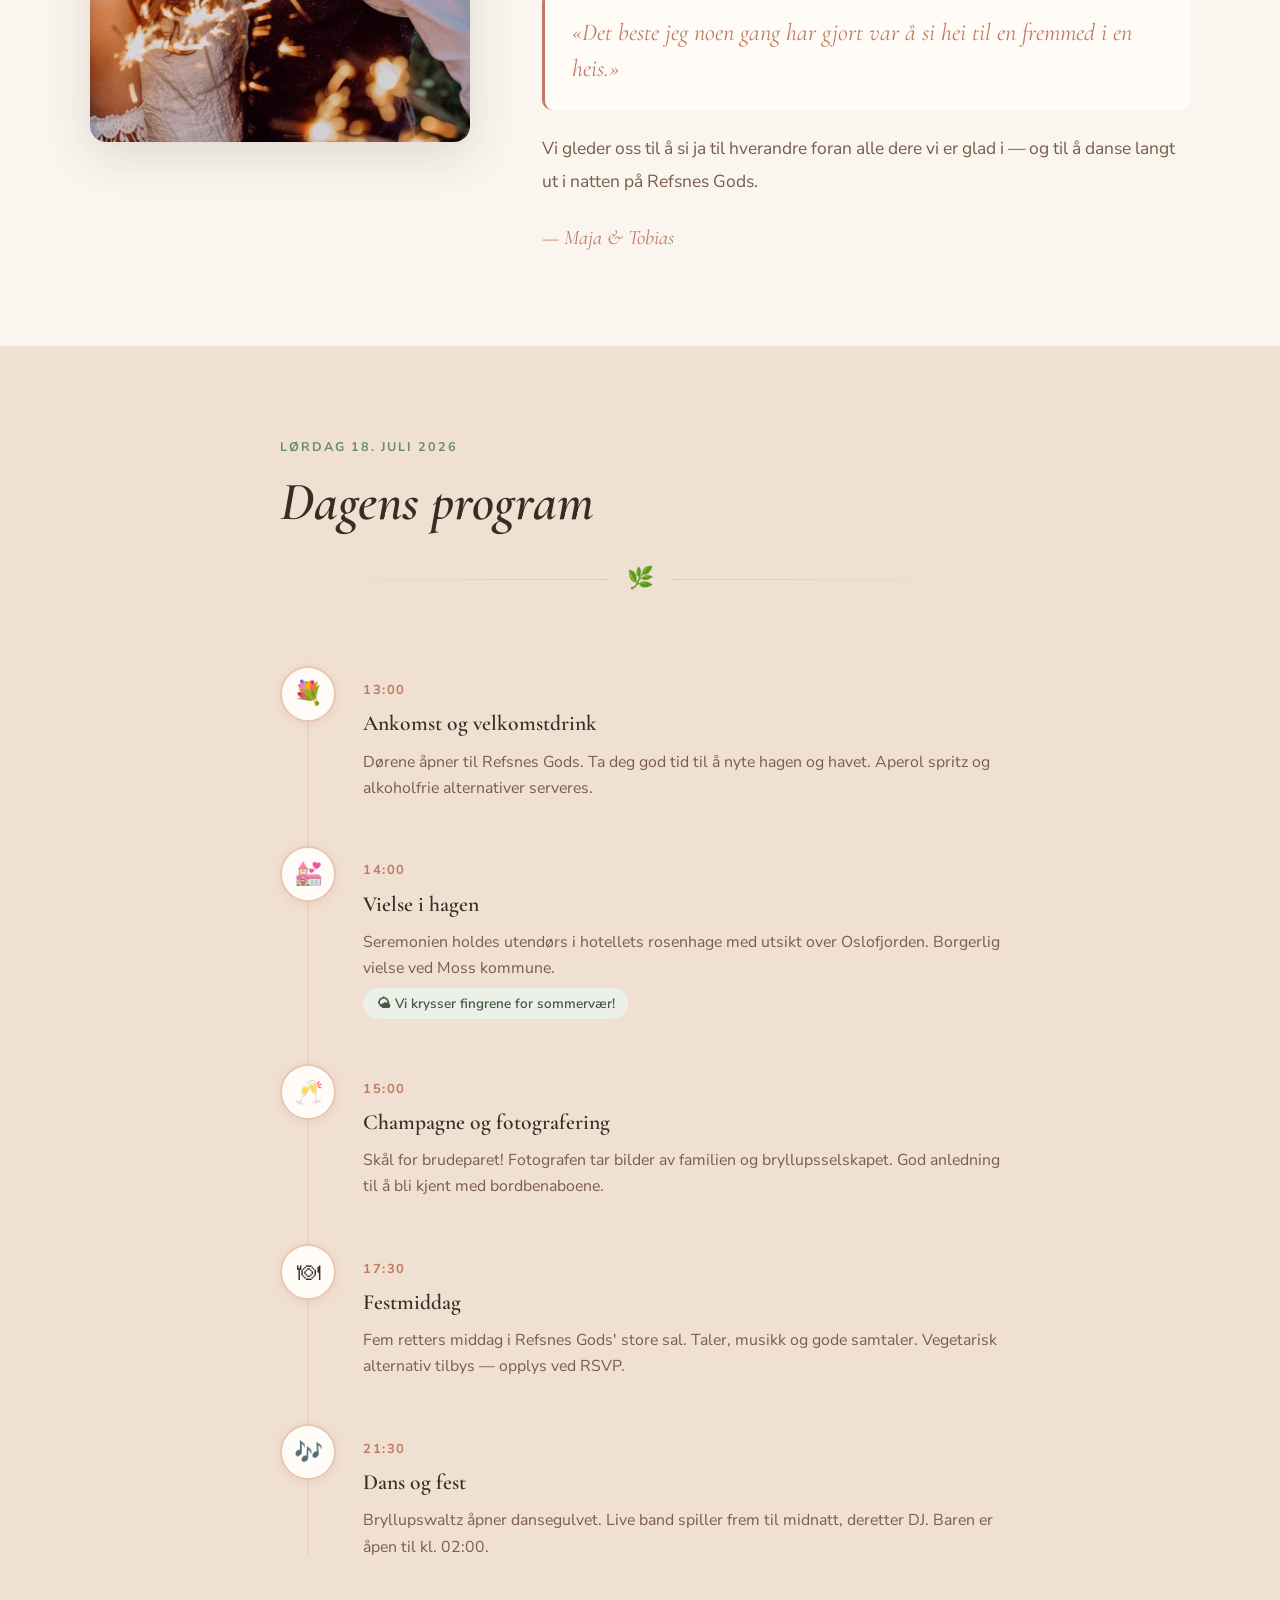
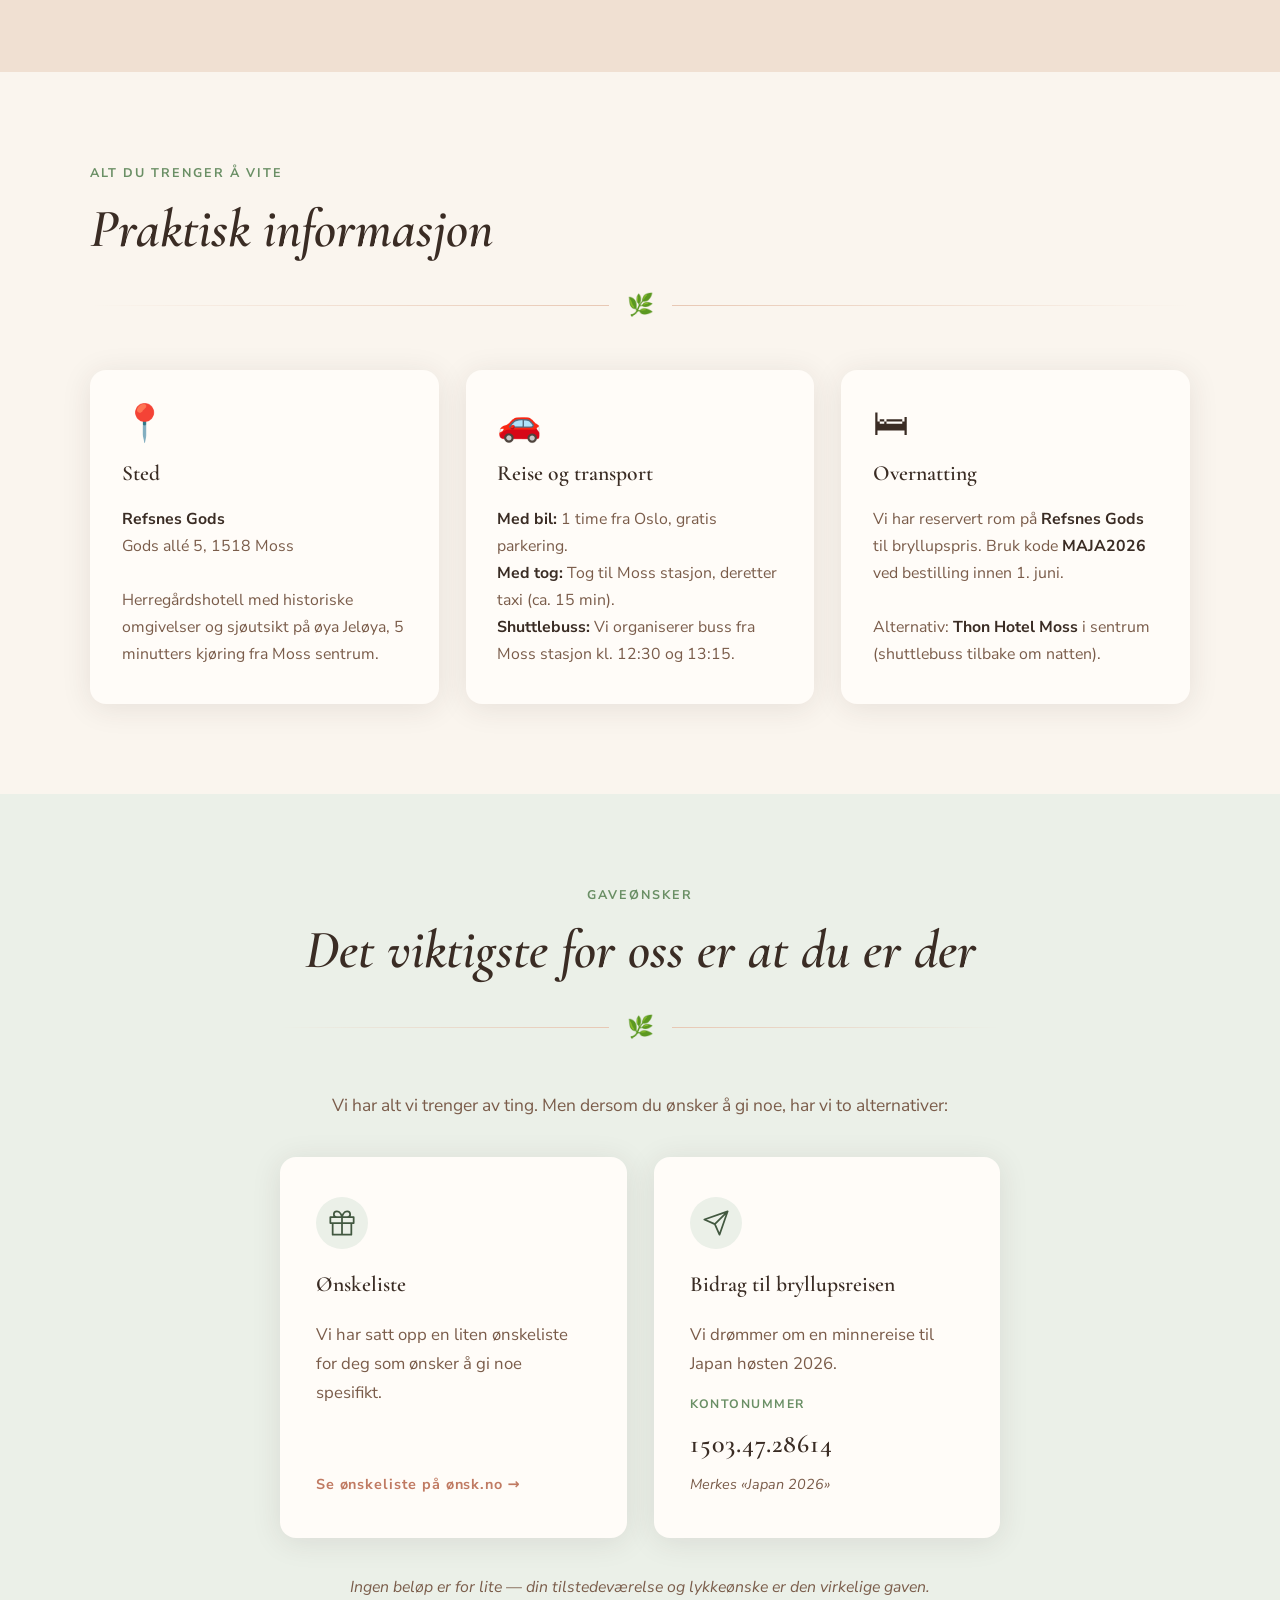
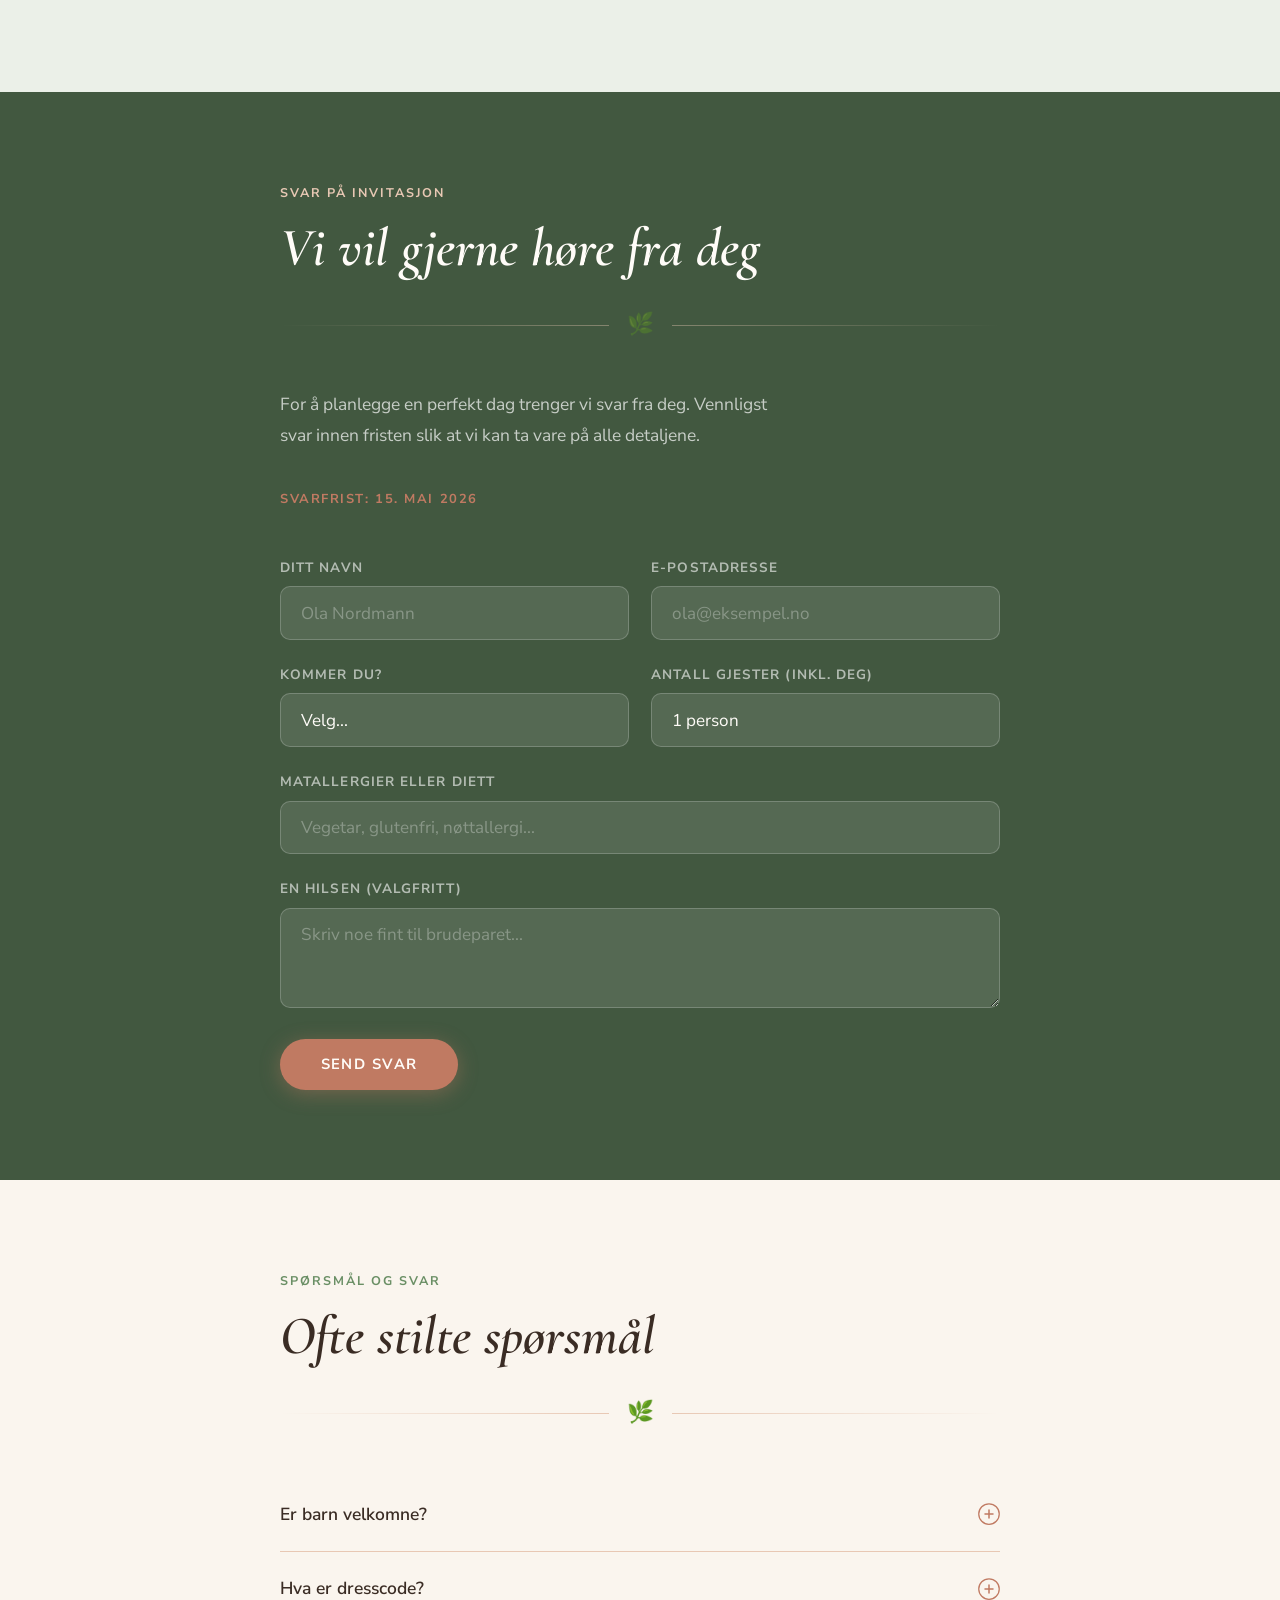
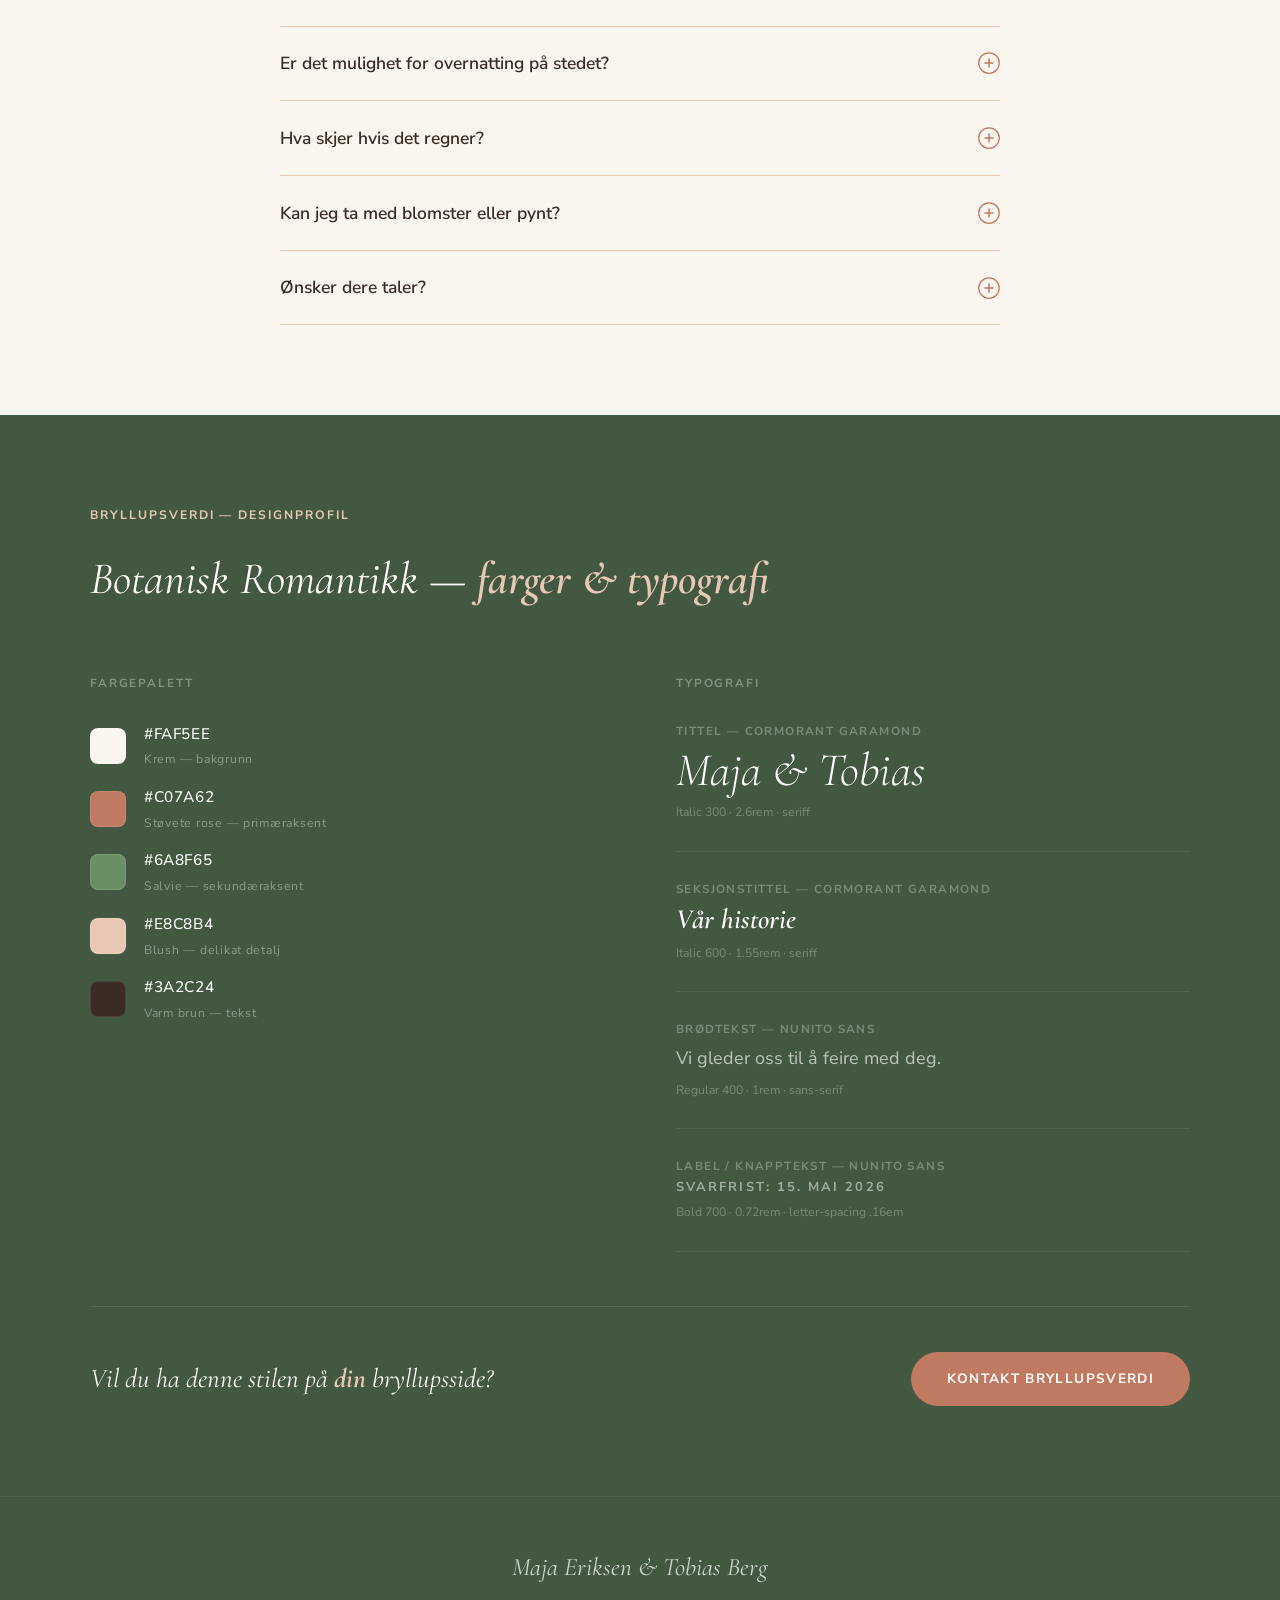
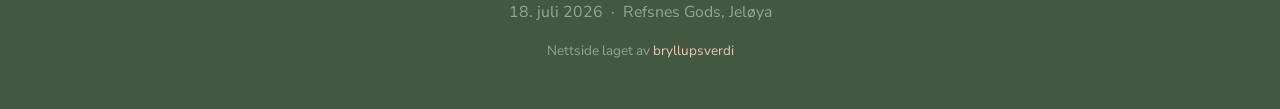
==== commit a6ee6a31: "Selvrevisjon: konsistens og feilretting på tvers av alle demo-sider Klassisk: - html font-size 16px " ====
--- a/demos/botanisk/index.html
+++ b/demos/botanisk/index.html
@@ -13,8 +13,9 @@
 
   <!-- DEMO BANNER -->
   <div class="demo-banner">
-    <span>Dette er en demo — stil: <span class="demo-banner__style">Botanisk Romantikk</span></span>
-    <a href="../../index.html#kontakt">Bestill din egen bryllupsside →</a>
+    <span>Demo laget av <a href="../../index.html">bryllupsverdi</a></span>
+    <span class="demo-banner__style">Botanisk Romantikk</span>
+    <a href="../../index.html#kontakt">Bestill din side →</a>
   </div>
 
   <!-- NAV -->
@@ -30,6 +31,7 @@
         <li><a href="#praktisk" class="nav__close-on-click">Praktisk</a></li>
         <li><a href="#gaver" class="nav__close-on-click">Gaver</a></li>
         <li><a href="#rsvp" class="nav__close-on-click">RSVP</a></li>
+        <li><a href="#faq" class="nav__close-on-click">FAQ</a></li>
       </ul>
     </div>
   </nav>
@@ -194,7 +196,7 @@
 
         <div class="gifts__card">
           <div class="gifts__card-icon">
-            <svg width="28" height="28" viewBox="0 0 24 24" fill="none" stroke="currentColor" stroke-width="1.5" stroke-linecap="round" stroke-linejoin="round"><path d="M22 16.92v3a2 2 0 0 1-2.18 2 19.79 19.79 0 0 1-8.63-3.07A19.5 19.5 0 0 1 4.69 12 19.79 19.79 0 0 1 1.61 3.41 2 2 0 0 1 3.6 1.21h3a2 2 0 0 1 2 1.72 12.84 12.84 0 0 0 .7 2.81 2 2 0 0 1-.45 2.11L7.91 9a16 16 0 0 0 6 6l.92-.92a2 2 0 0 1 2.11-.45 12.84 12.84 0 0 0 2.81.7A2 2 0 0 1 21.45 16"/><path d="M14 2a8 8 0 0 1 8 8"/><path d="M14 6a4 4 0 0 1 4 4"/></svg>
+            <svg width="28" height="28" viewBox="0 0 24 24" fill="none" stroke="currentColor" stroke-width="1.5" stroke-linecap="round" stroke-linejoin="round"><path d="M22 2L11 13M22 2l-7 20-4-9-9-4 20-7z"/></svg>
           </div>
           <h3 class="gifts__card-title">Bidrag til bryllupsreisen</h3>
           <p class="gifts__text">Vi drømmer om en minnereise til Japan høsten 2026.</p>
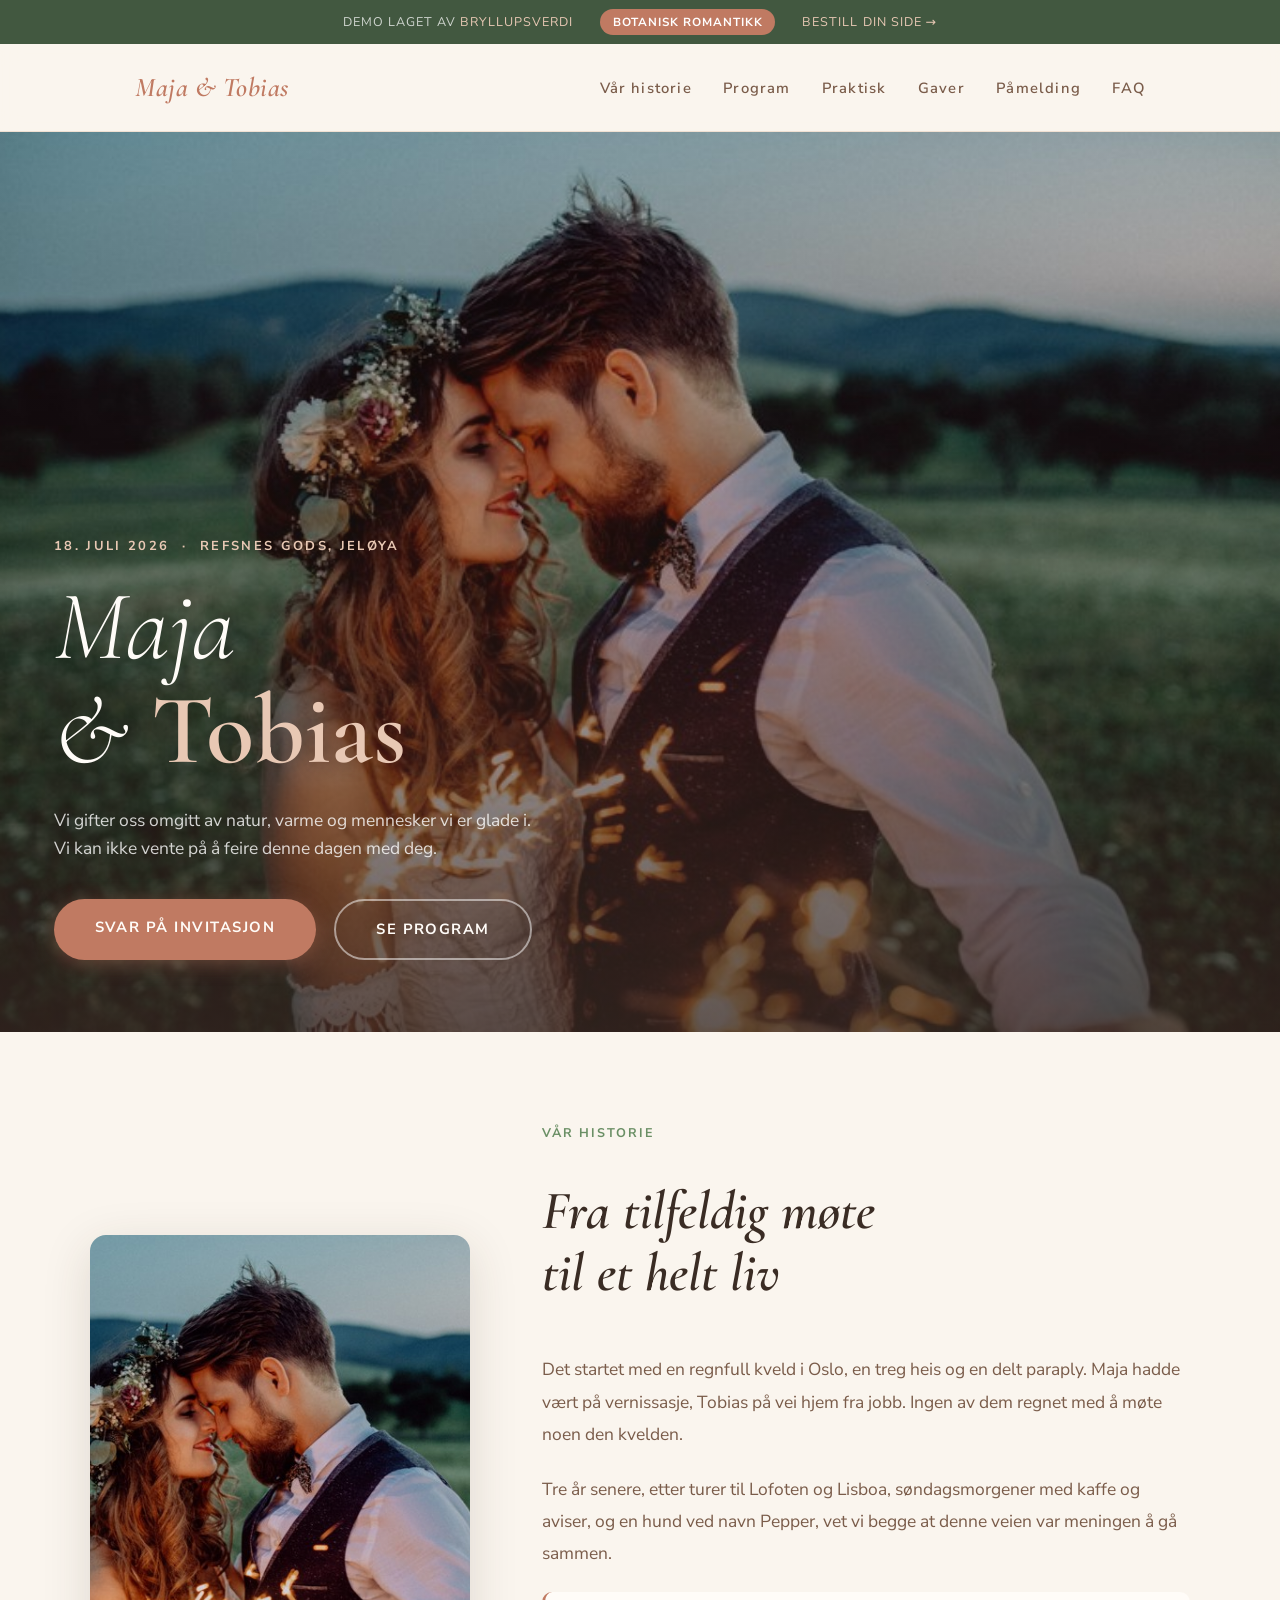
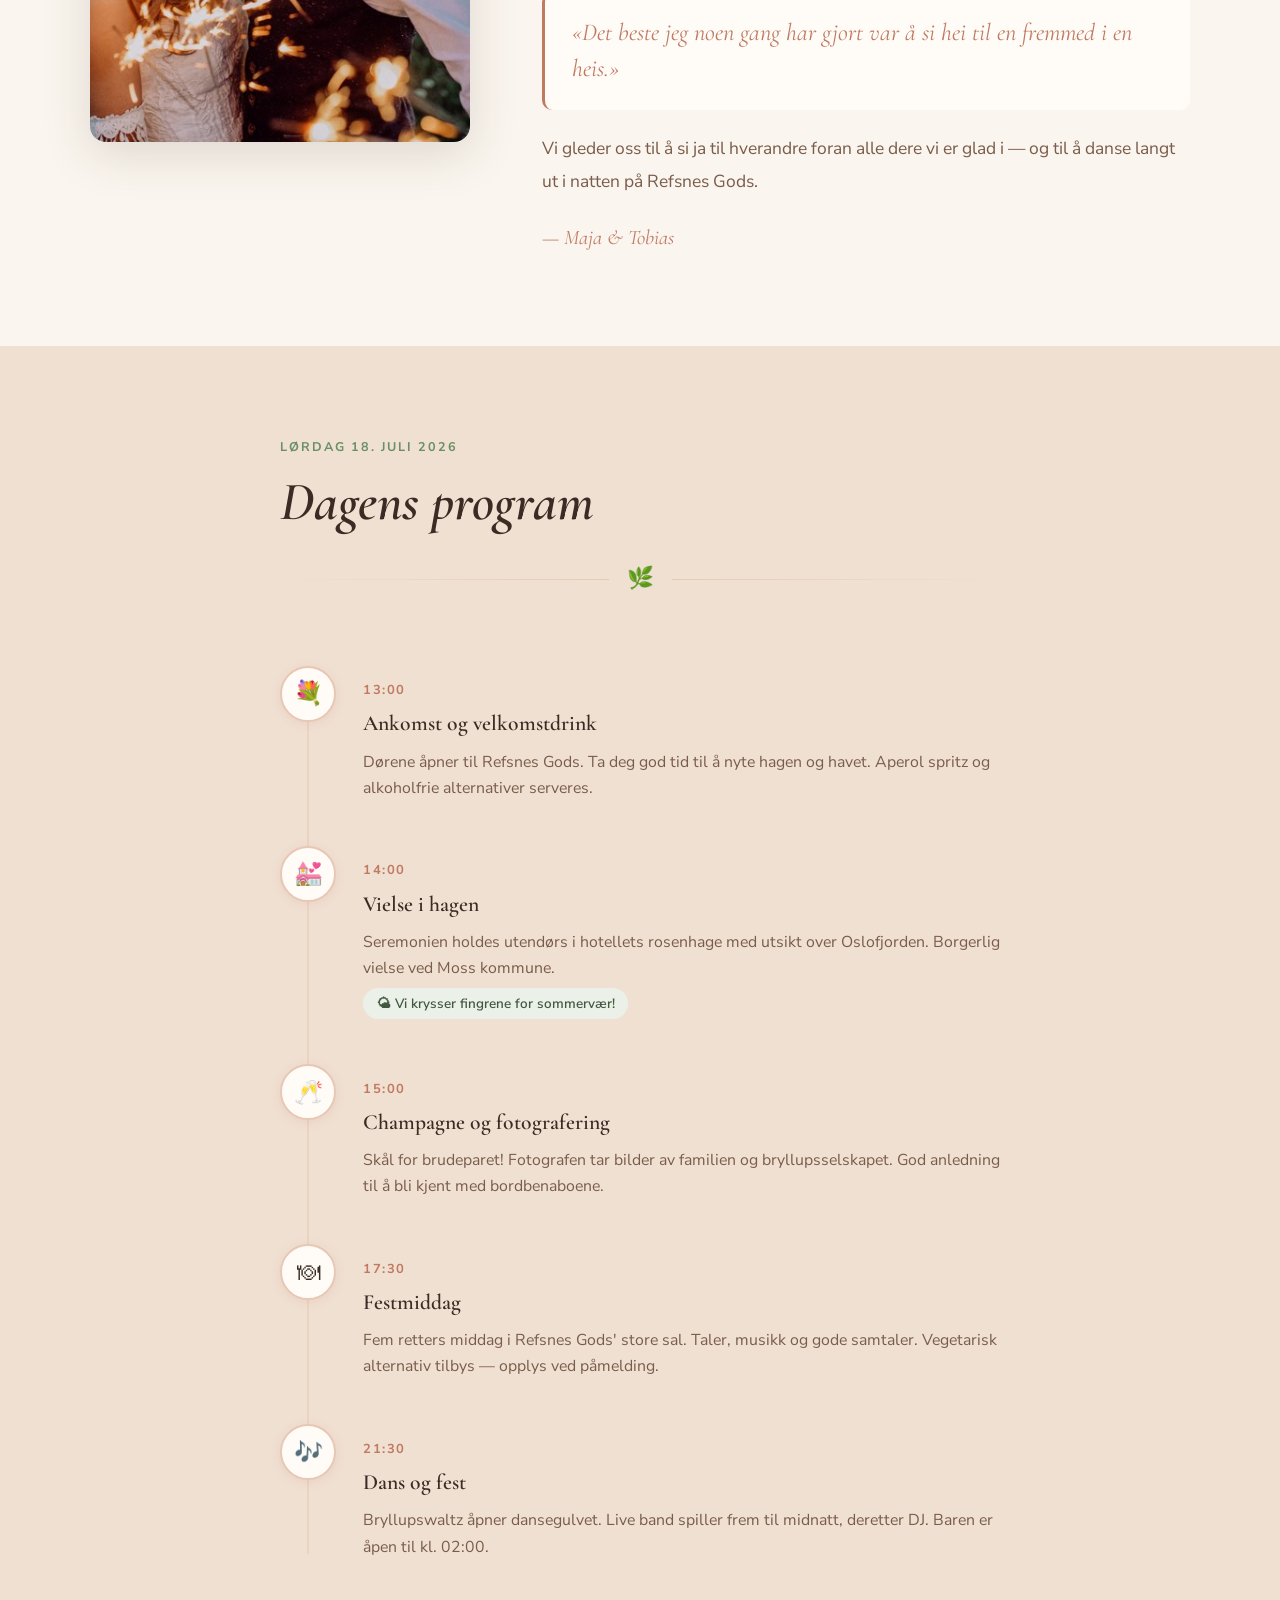
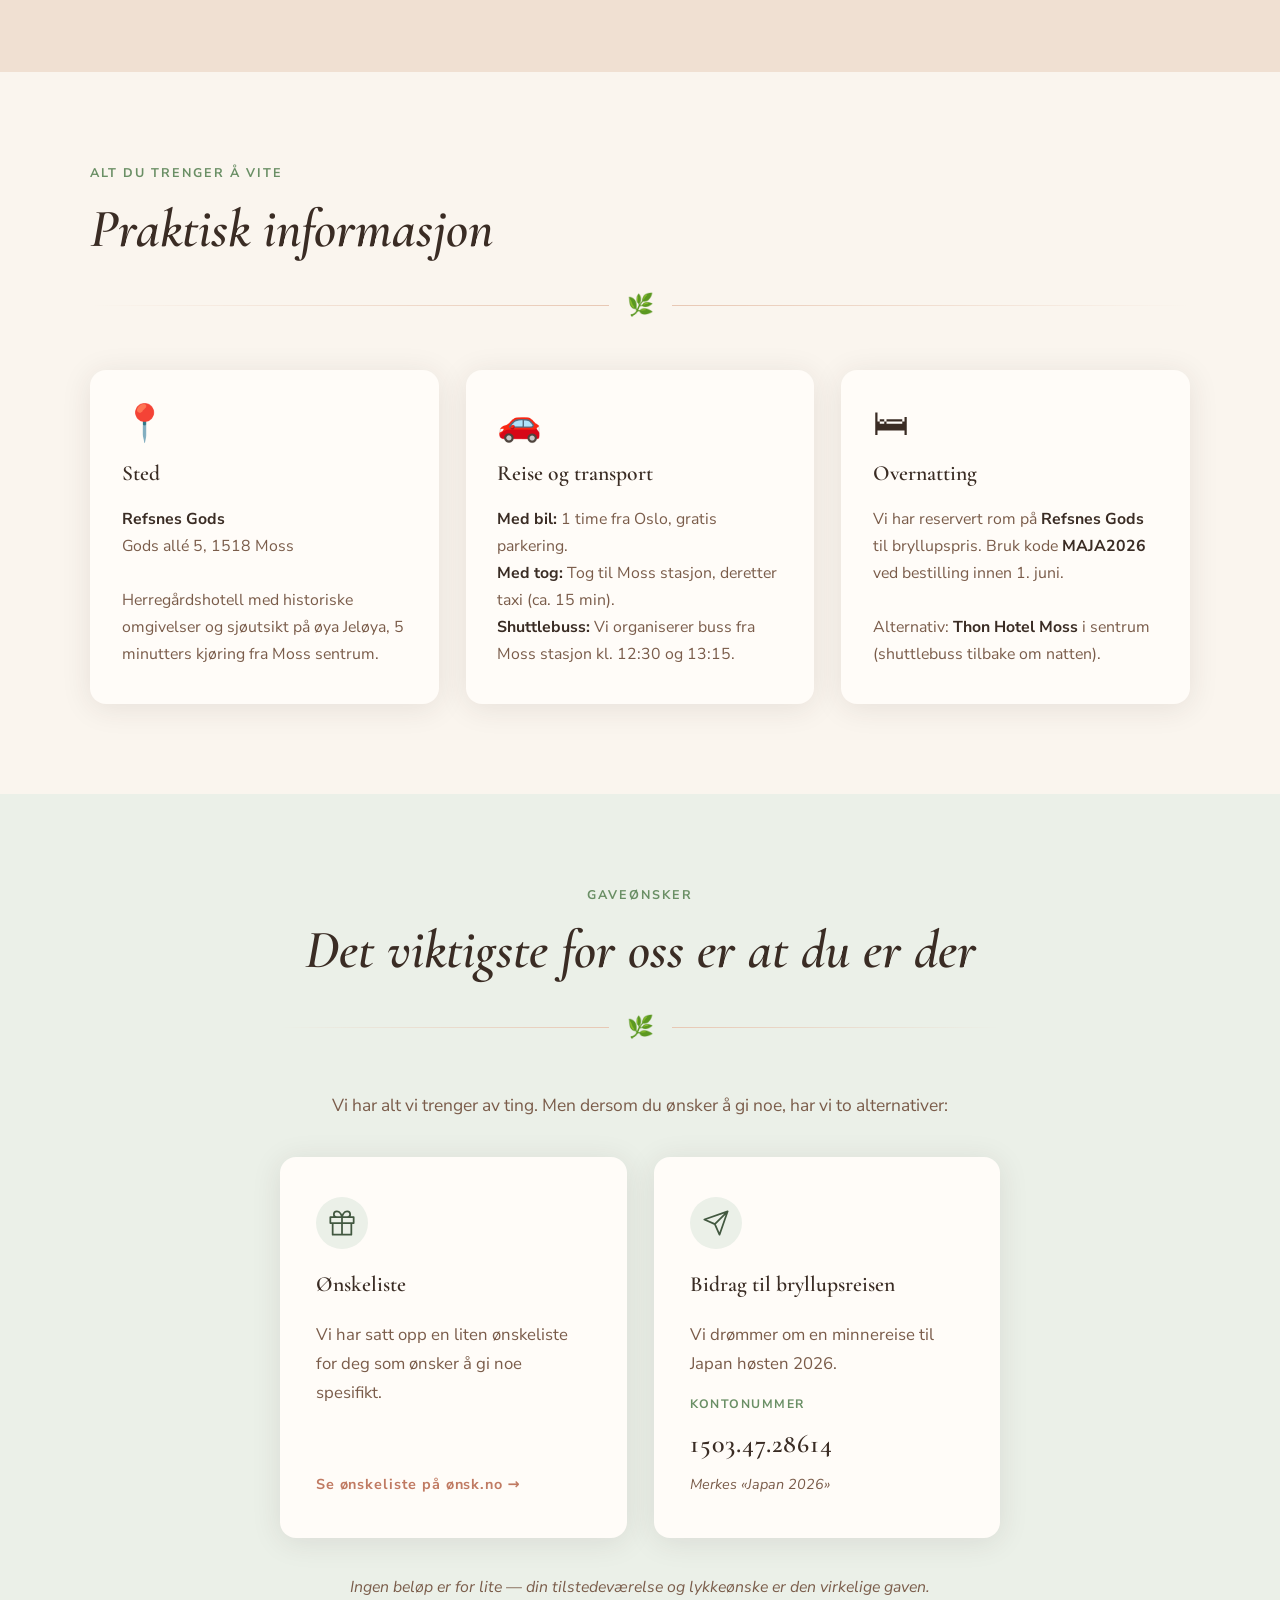
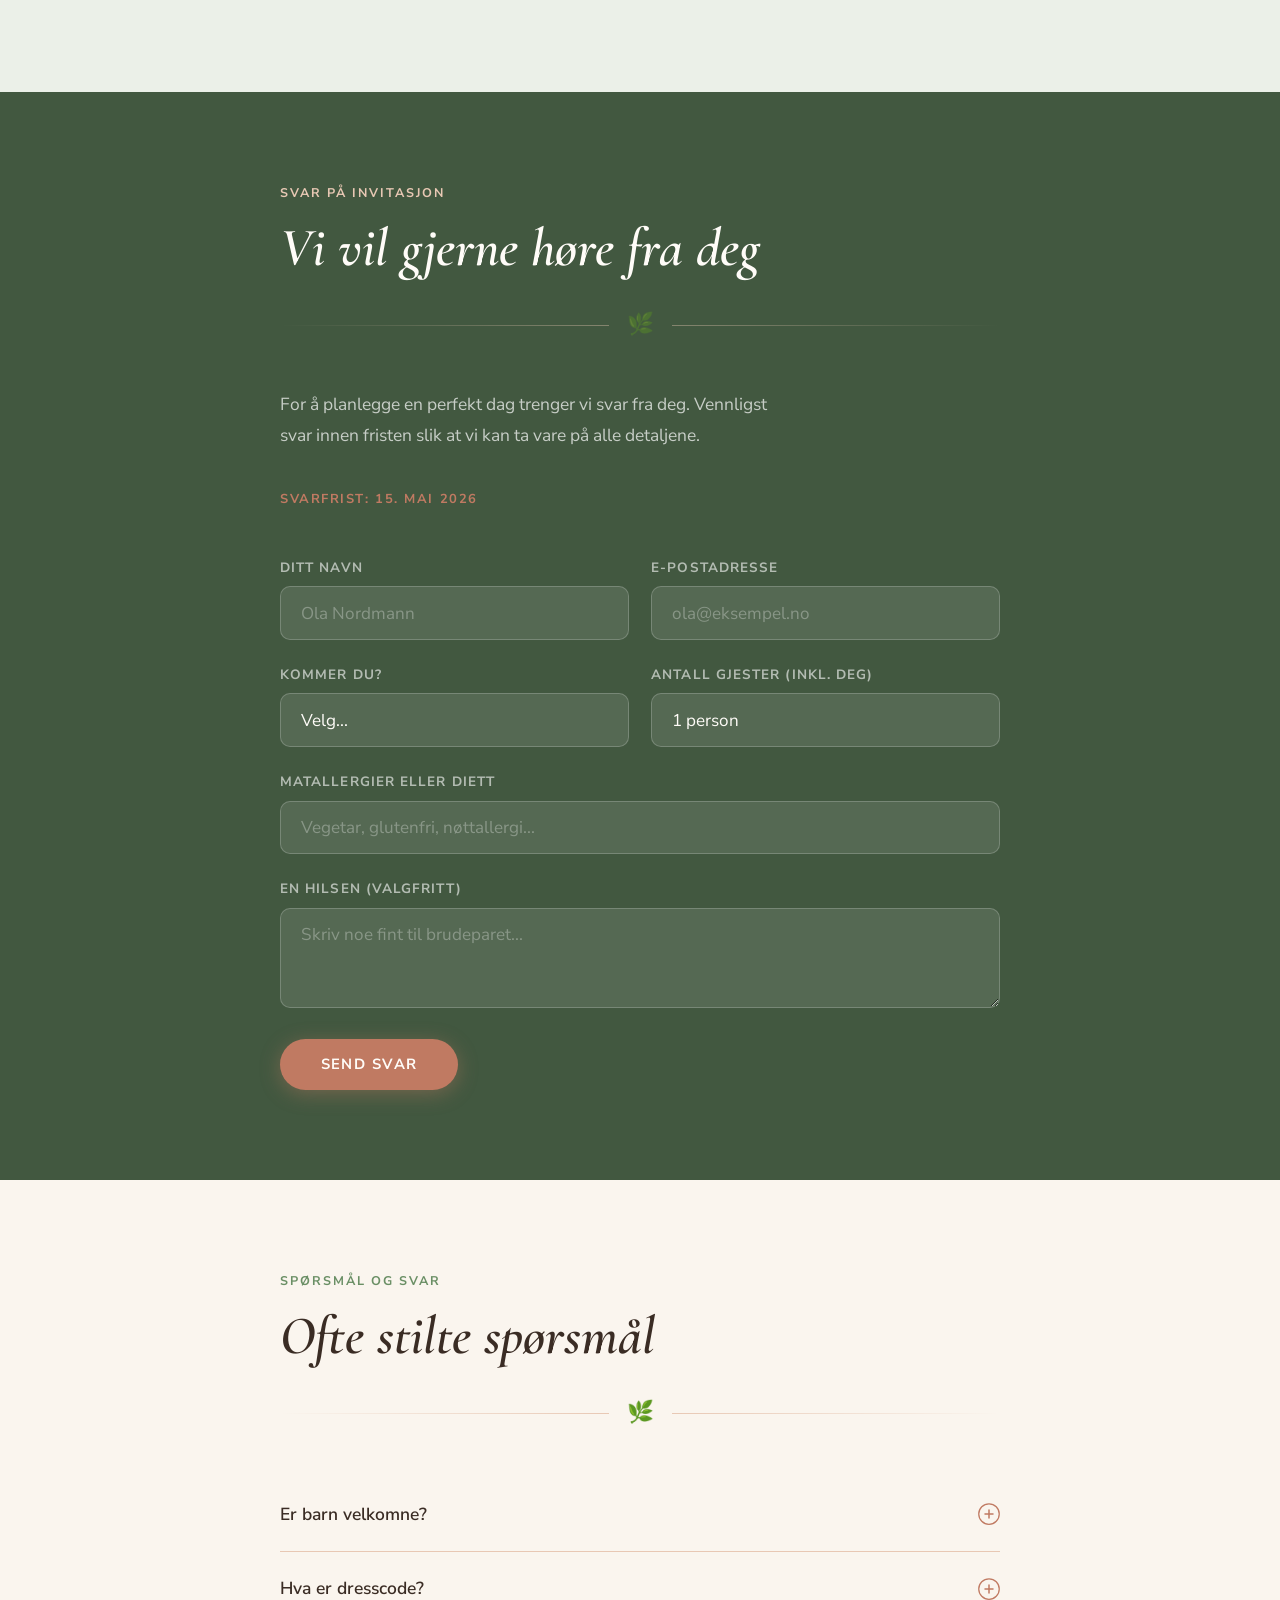
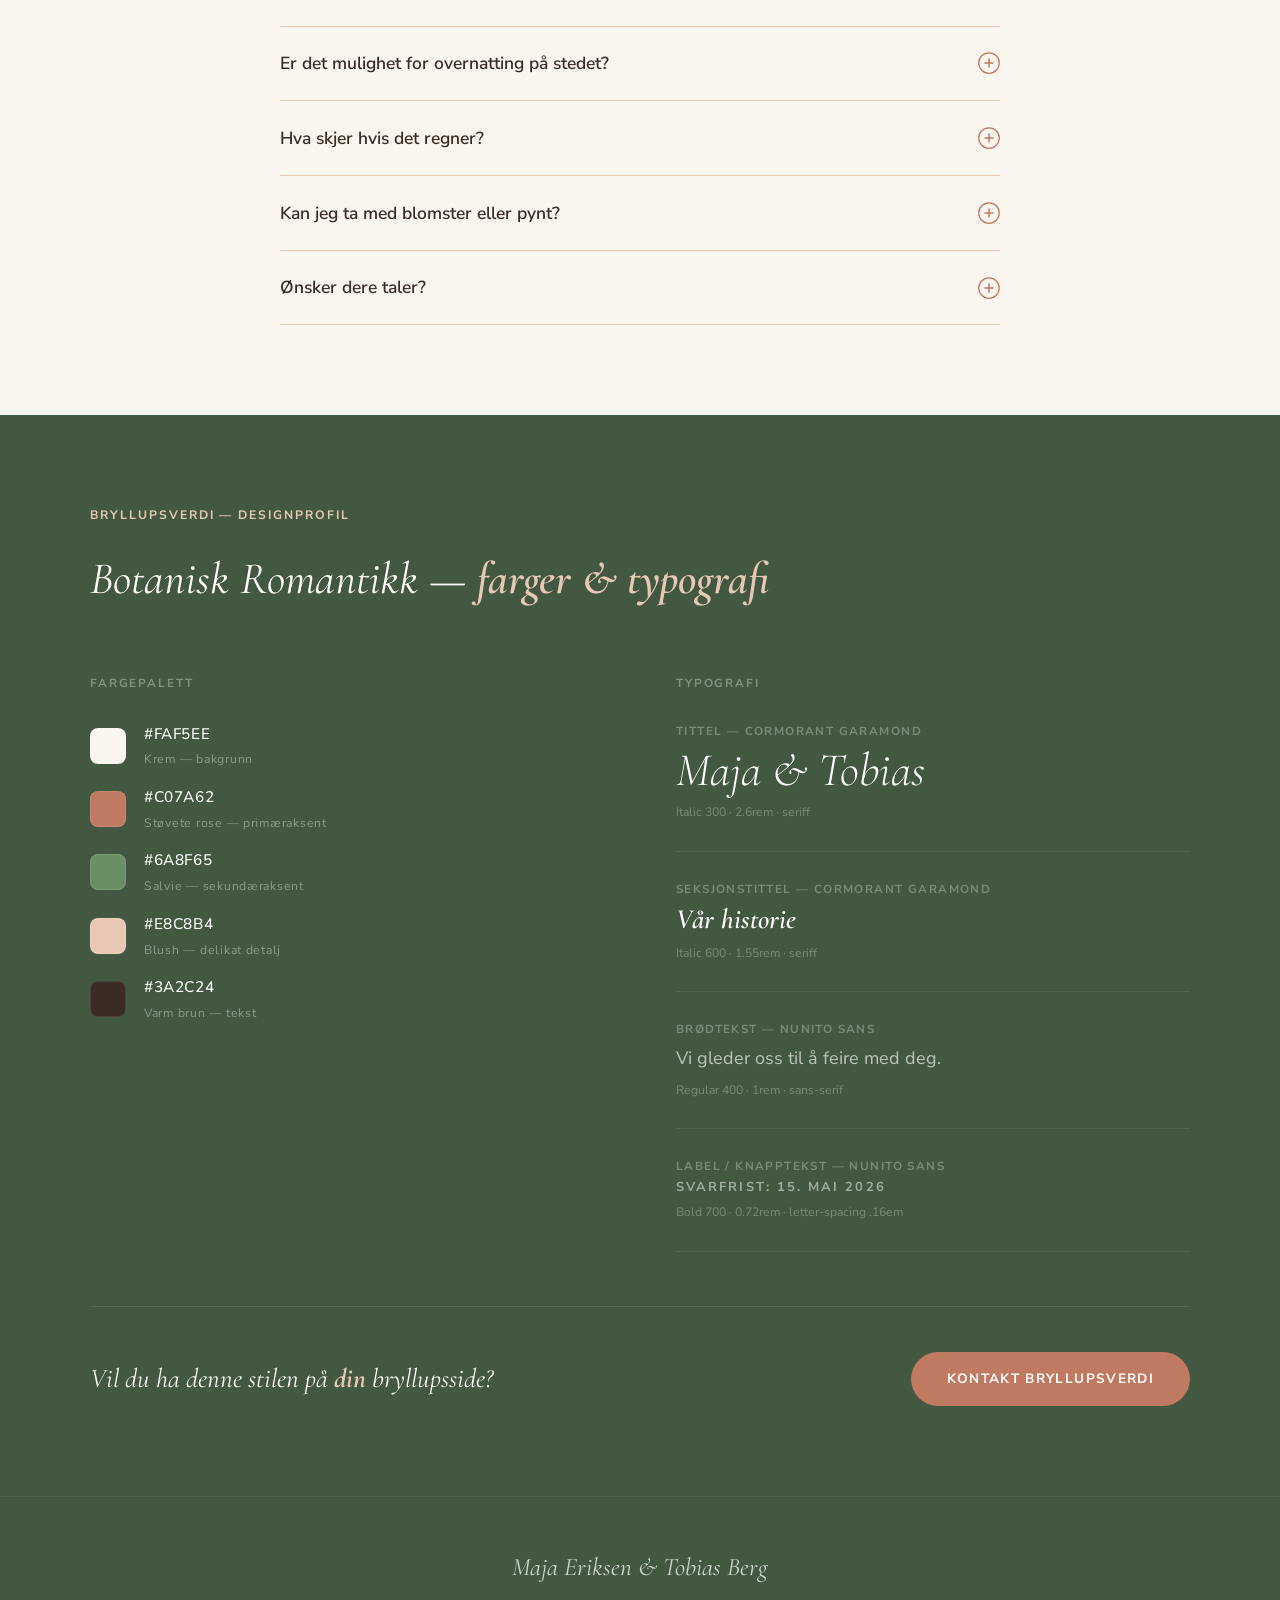
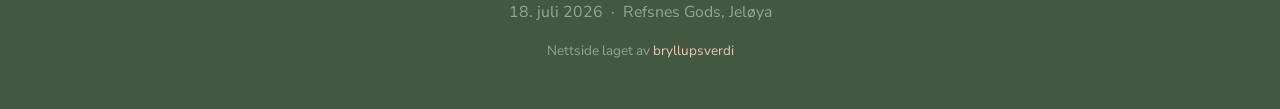
==== commit 89686f72: "Legg til ingridogherman-demo og oppdater botanisk - Ny demo: demos/ingridogherman/ — kopi av den pri" ====
--- a/demos/botanisk/index.html
+++ b/demos/botanisk/index.html
@@ -30,7 +30,7 @@
         <li><a href="#program" class="nav__close-on-click">Program</a></li>
         <li><a href="#praktisk" class="nav__close-on-click">Praktisk</a></li>
         <li><a href="#gaver" class="nav__close-on-click">Gaver</a></li>
-        <li><a href="#rsvp" class="nav__close-on-click">RSVP</a></li>
+        <li><a href="#rsvp" class="nav__close-on-click">Påmelding</a></li>
         <li><a href="#faq" class="nav__close-on-click">FAQ</a></li>
       </ul>
     </div>
@@ -115,7 +115,7 @@
           <div class="programme__body">
             <div class="programme__time">17:30</div>
             <div class="programme__title">Festmiddag</div>
-            <p class="programme__desc">Fem retters middag i Refsnes Gods' store sal. Taler, musikk og gode samtaler. Vegetarisk alternativ tilbys — opplys ved RSVP.</p>
+            <p class="programme__desc">Fem retters middag i Refsnes Gods' store sal. Taler, musikk og gode samtaler. Vegetarisk alternativ tilbys — opplys ved påmelding.</p>
           </div>
         </div>
 
@@ -265,7 +265,7 @@
         <div class="form-submit">
           <button type="submit" class="btn-rose" style="border:none;cursor:pointer;font-family:var(--font-sans);">Send svar</button>
         </div>
-        <p class="demo-note" id="demoNote">Dette er en demo — RSVP-skjemaet er ikke aktivt. På en ekte bryllupsside lagres svarene direkte i Google Sheets.</p>
+        <p class="demo-note" id="demoNote">Dette er en demo — påmeldingsskjemaet er ikke aktivt. På en ekte bryllupsside lagres svarene direkte i Google Sheets.</p>
       </form>
     </div>
   </section>
--- a/demos/botanisk/style.css
+++ b/demos/botanisk/style.css
@@ -589,7 +589,7 @@
   background: none;
   border: none;
   cursor: pointer;
-  padding: .4rem;
+  padding: .7rem;
   z-index: 101;
 }
 .nav__toggle span {
@@ -630,5 +630,7 @@
   .section { padding: 72px 1.5rem; }
   .form-row { grid-template-columns: 1fr; }
   .hero__content { padding: 3rem 1.5rem; }
+  .hero__title { font-size: clamp(2.2rem, 9vw, 3.5rem); }
   .palette__cta { flex-direction: column; }
-}
+  .demo-banner { font-size: .6rem; gap: .75rem; }
+}
